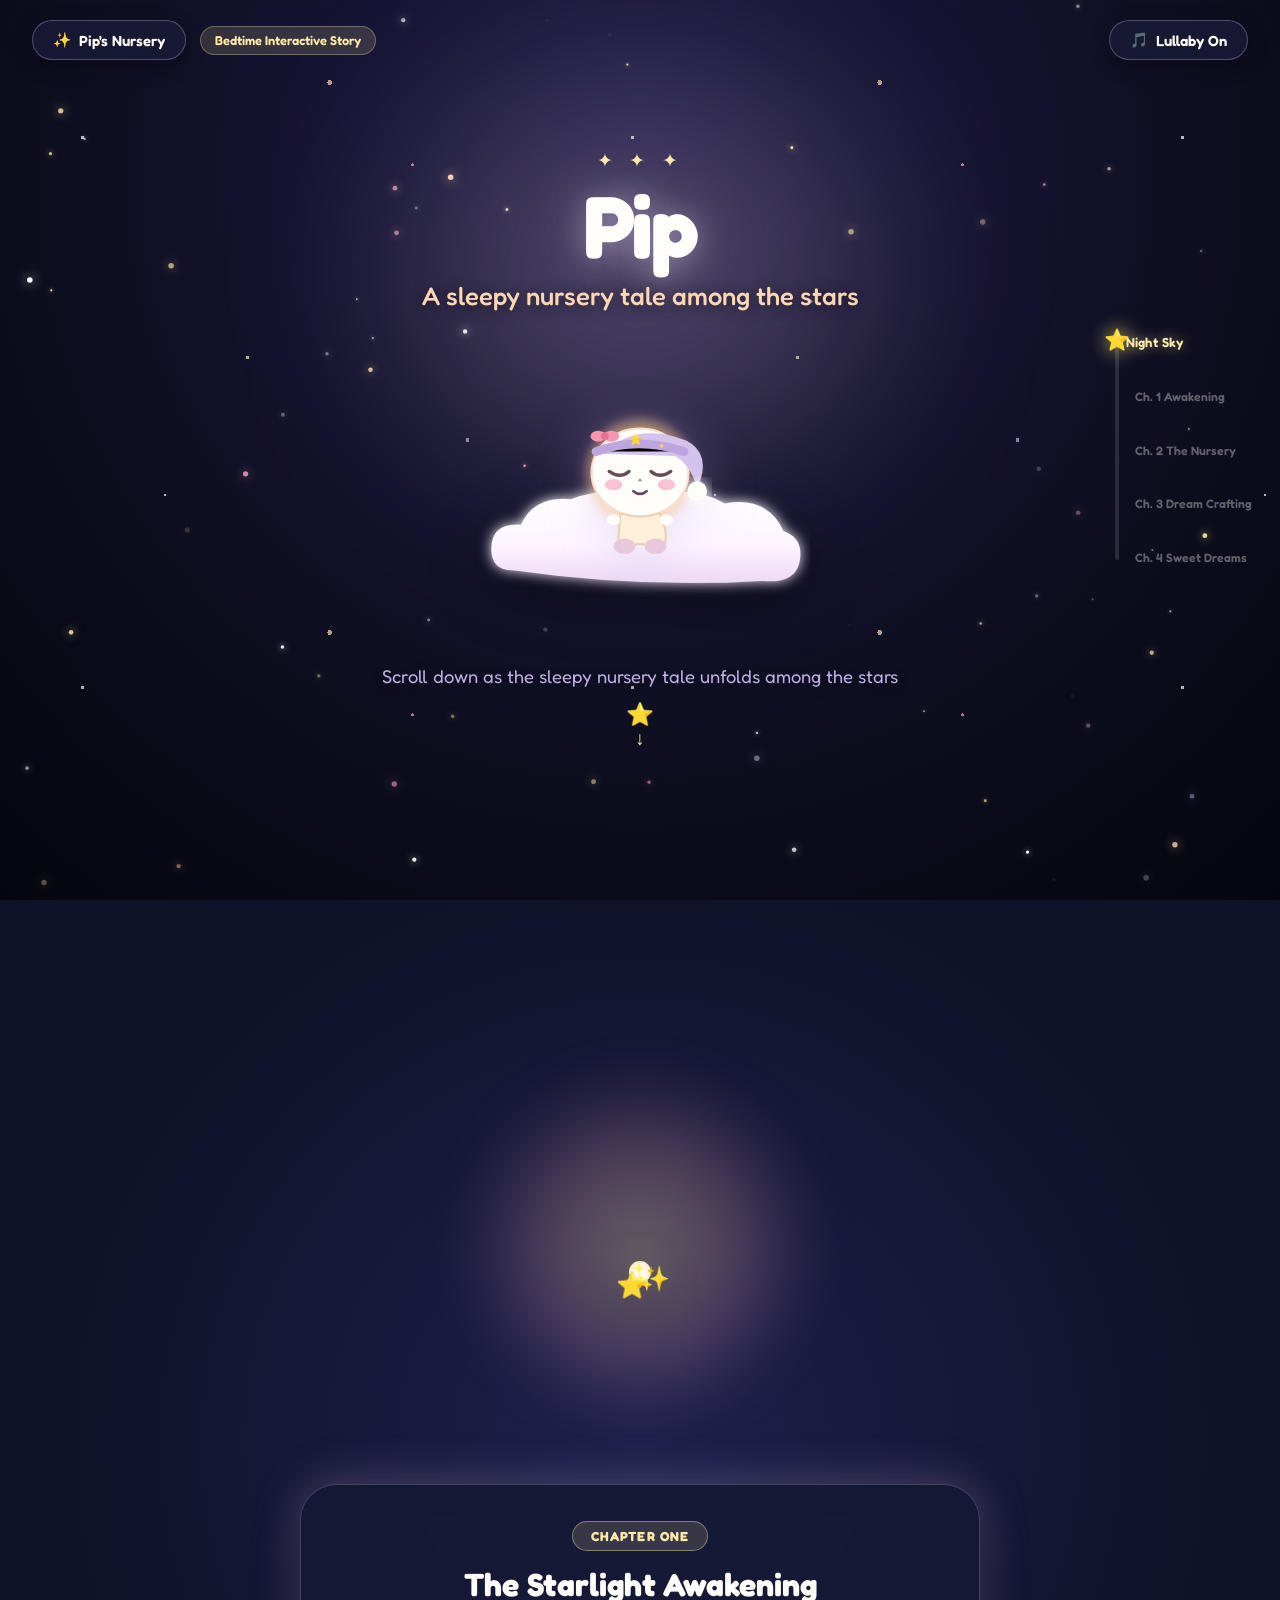
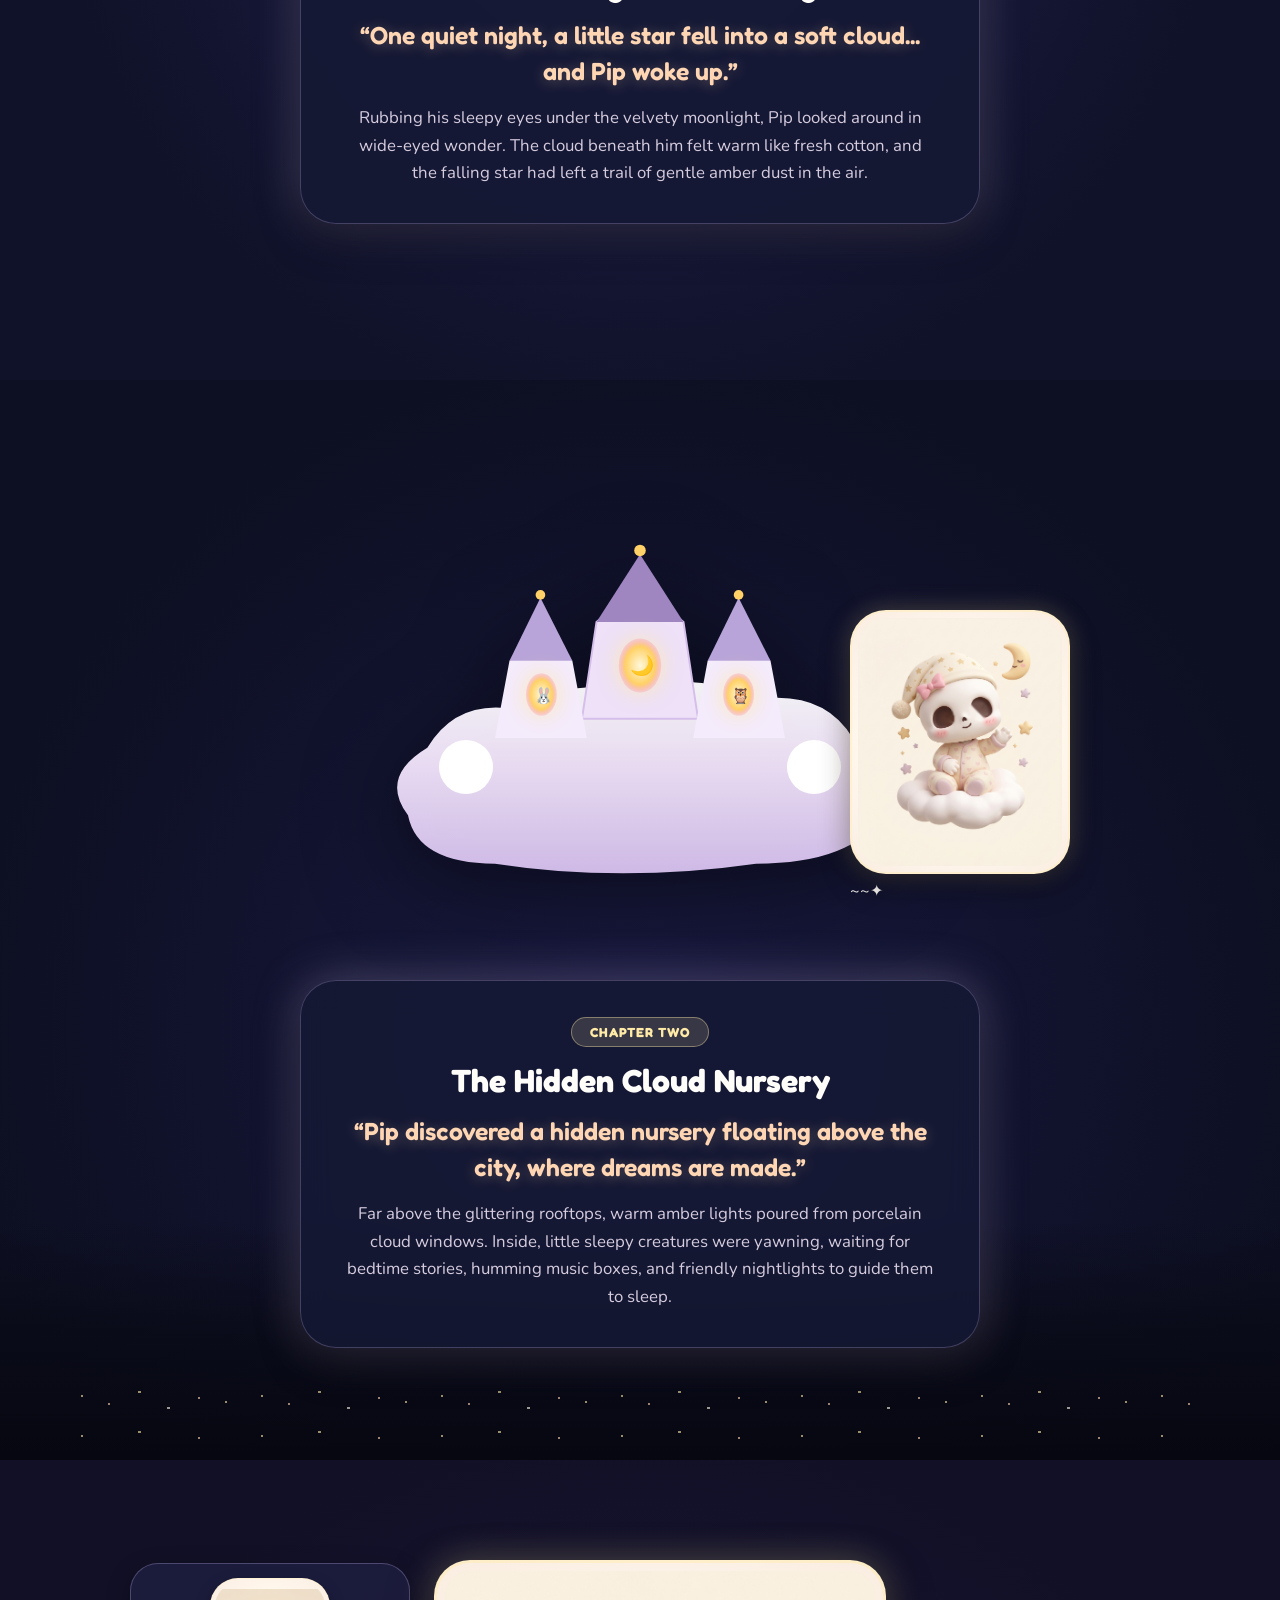
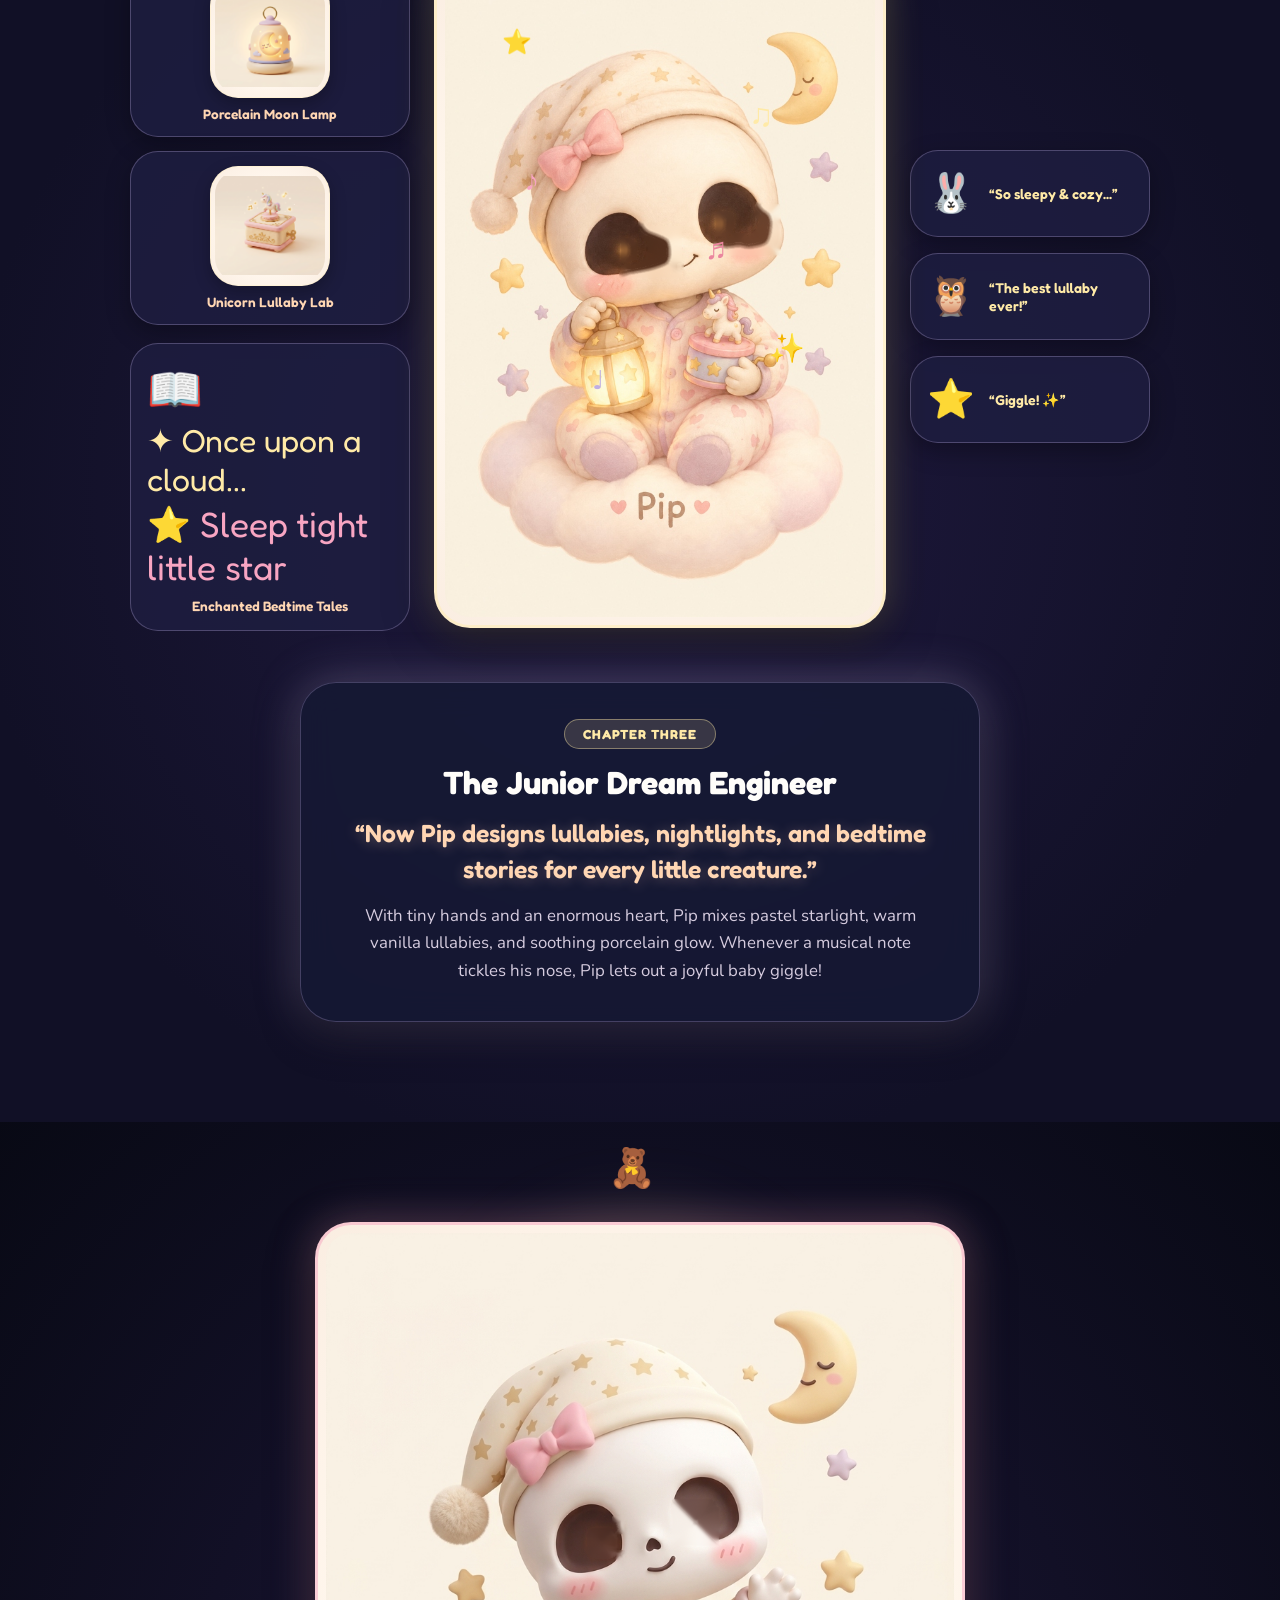
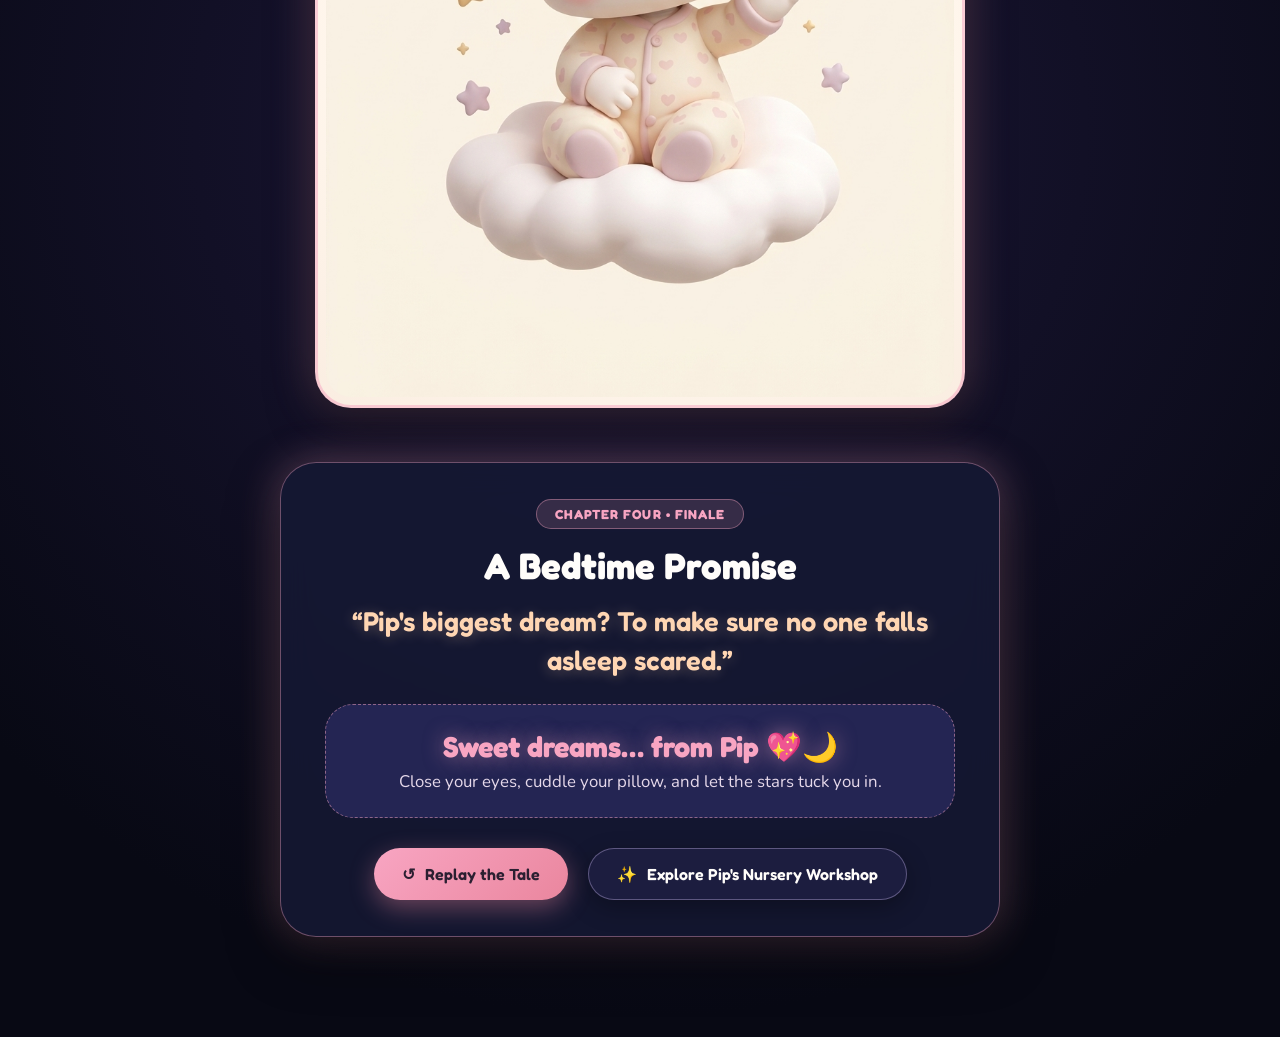
==== story.html @ b7ac62c0 "Initial release of Pip's Midnight Nursery - Track 1 Baby's First Website 2026" ====
<!DOCTYPE html>
<html lang="en">
<head>
  <meta charset="UTF-8" />
  <meta name="viewport" content="width=device-width, initial-scale=1.0" />
  <title>Pip — A Sleepy Nursery Tale Among the Stars</title>
  <meta name="description" content="A fully immersive, scroll-driven bedtime animated storybook for Pip, the little star-child Junior Dream Engineer who makes sure no one falls asleep scared." />

  <!-- Google Fonts: Fredoka & Nunito -->
  <link rel="preconnect" href="https://fonts.googleapis.com" />
  <link rel="preconnect" href="https://fonts.gstatic.com" crossorigin />
  <link href="https://fonts.googleapis.com/css2?family=Fredoka:wght@400;500;600;700&family=Nunito:wght@400;600;700;800&family=Patrick+Hand&display=swap" rel="stylesheet" />

  <!-- Story Stylesheet -->
  <link rel="stylesheet" href="story.css" />
</head>
<body class="story-body">
  <!-- Interactive Ambient Canvas (Background Starlight) -->
  <canvas id="star-canvas" class="star-canvas" aria-hidden="true"></canvas>

  <!-- Mouse Arrow Sparkle Trail Canvas -->
  <canvas id="fx-canvas" class="fx-canvas" aria-hidden="true"></canvas>

  <!-- Parallax Floating Layers -->
  <div class="parallax-bg-layer layer-deep" id="parallax-deep" aria-hidden="true"></div>
  <div class="parallax-bg-layer layer-mid" id="parallax-mid" aria-hidden="true"></div>

  <!-- FIXED FLOATING CONTROLS -->
  <header class="story-header" id="story-header">
    <div class="header-left">
      <a href="index.html" class="back-home-pill" title="Return to Pip's Nursery Portfolio">
        <span class="pill-icon">✨</span>
        <span class="pill-text">Pip's Nursery</span>
      </a>
      <span class="story-badge">Bedtime Interactive Story</span>
    </div>

    <div class="header-right">
      <!-- Sound toggle for ambient lullaby -->
      <button type="button" id="story-sound-btn" class="story-audio-btn" aria-label="Toggle ambient bedtime lullaby" title="Toggle bedtime lullaby">
        <span id="sound-btn-icon">🎵</span>
        <span id="sound-btn-text">Lullaby On</span>
      </button>
    </div>
  </header>

  <!-- SCROLL PROGRESS INDICATOR (Star tracking down the nursery sky) -->
  <aside class="scroll-tracker" aria-hidden="true">
    <div class="tracker-rail">
      <div class="tracker-glow-star" id="tracker-star">⭐</div>
      <div class="tracker-fill" id="tracker-fill"></div>
    </div>
    <div class="tracker-labels">
      <span class="tracker-step step-hero active" data-target="hero">Night Sky</span>
      <span class="tracker-step step-ch1" data-target="ch1">Ch. 1 Awakening</span>
      <span class="tracker-step step-ch2" data-target="ch2">Ch. 2 The Nursery</span>
      <span class="tracker-step step-ch3" data-target="ch3">Ch. 3 Dream Crafting</span>
      <span class="tracker-step step-ch4" data-target="ch4">Ch. 4 Sweet Dreams</span>
    </div>
  </aside>

  <!-- MAIN SCROLL STORY CONTAINER -->
  <main id="story-container" class="story-container">

    <!-- ========================================================
         OPENING SCENE (HERO): Night sky & Sleeping Pip
         ======================================================== -->
    <section class="scene-section scene-hero" id="hero" data-scene="hero">
      <div class="scene-ambient-glow glow-hero"></div>

      <!-- Hero Clouds -->
      <div class="cloud-drift cloud-hero-left" aria-hidden="true"></div>
      <div class="cloud-drift cloud-hero-right" aria-hidden="true"></div>

      <div class="hero-content-wrapper">
        <div class="title-group">
          <span class="eyebrow-stars">✦ ✦ ✦</span>
          <h1 class="main-story-title">Pip</h1>
          <p class="main-story-subtitle">A sleepy nursery tale among the stars</p>
        </div>

        <!-- Sleeping Pip Character on Cloud -->
        <div class="pip-stage" id="pip-hero-stage">
          <div class="sleeping-cloud-pod">
            <!-- Floating Zzz animation -->
            <div class="zzz-container" aria-hidden="true">
              <span class="zzz z1">z</span>
              <span class="zzz z2">z</span>
              <span class="zzz z3">Z</span>
            </div>

            <!-- Sleeping Pip Character SVG -->
            <div class="pip-character pip-sleeping" id="pip-hero-char" role="img" aria-label="Little glowing star baby Pip sleeping peacefully atop a fluffy cloud">
              <svg viewBox="0 0 200 200" class="pip-vector" id="pip-hero-svg">
                <defs>
                  <radialGradient id="pipGlowGrad" cx="50%" cy="50%" r="50%">
                    <stop offset="0%" stop-color="#fff8e7" stop-opacity="1" />
                    <stop offset="70%" stop-color="#ffd166" stop-opacity="0.4" />
                    <stop offset="100%" stop-color="#f8b4c8" stop-opacity="0" />
                  </radialGradient>
                  <filter id="softGlow" x="-20%" y="-20%" width="140%" height="140%">
                    <feGaussianBlur stdDeviation="6" result="blur" />
                    <feComposite in="SourceGraphic" in2="blur" operator="over" />
                  </filter>
                </defs>

                <!-- Soft Outer Glow Aura -->
                <circle cx="100" cy="95" r="54" fill="url(#pipGlowGrad)" filter="url(#softGlow)" />

                <!-- Star-child skull baby head -->
                <ellipse cx="100" cy="95" rx="44" ry="40" fill="#fffdf9" stroke="#f6dfcf" stroke-width="2" />

                <!-- Cute Rosy Cheeks -->
                <ellipse cx="76" cy="106" rx="8" ry="5" fill="#f8a5c2" opacity="0.65" />
                <ellipse cx="124" cy="106" rx="8" ry="5" fill="#f8a5c2" opacity="0.65" />

                <!-- Sleeping Eyes (Curved lines) -->
                <g class="eyes-sleeping" id="hero-eyes-sleeping">
                  <path d="M 72 94 Q 82 101 90 94" fill="none" stroke="#684a5a" stroke-width="3" stroke-linecap="round" />
                  <path d="M 110 94 Q 118 101 128 94" fill="none" stroke="#684a5a" stroke-width="3" stroke-linecap="round" />
                </g>

                <!-- Awakened Eyes (Opens on arrow movement or scroll) -->
                <g class="eyes-awake" id="hero-eyes-awake" style="opacity: 0;">
                  <ellipse cx="80" cy="95" rx="10" ry="12" fill="#38293d" />
                  <ellipse cx="120" cy="95" rx="10" ry="12" fill="#38293d" />
                  <circle cx="82" cy="93" r="2.5" fill="#ffffff" opacity="0.9" />
                  <circle cx="122" cy="93" r="2.5" fill="#ffffff" opacity="0.9" />
                </g>

                <!-- Tiny sweet crooked smile -->
                <path d="M 94 112 Q 100 117 106 112" fill="none" stroke="#684a5a" stroke-width="2.5" stroke-linecap="round" />
                <!-- Tiny skull nose indent -->
                <path d="M 98 103 L 100 100 L 102 103 Z" fill="#b091a3" />

                <!-- Bedtime Nightcap with stars & pink bow -->
                <path d="M 64 78 Q 98 48 142 66 Q 166 78 152 110 Q 146 88 132 80 Z" fill="#d3c2eb" />
                <path d="M 60 76 Q 98 62 140 76" stroke="#bda6dd" stroke-width="8" stroke-linecap="round" />
                <!-- Cap pompom -->
                <circle cx="152" cy="112" r="9" fill="#fffdf9" filter="url(#softGlow)" />
                <!-- Tiny Nightcap Stars -->
                <text x="90" y="68" font-size="10" fill="#ffd166">⭐</text>
                <text x="116" y="74" font-size="8" fill="#ffd166">✦</text>

                <!-- Pretty Pink Bow on nightcap -->
                <g transform="translate(68, 62)">
                  <ellipse cx="-6" cy="0" rx="7" ry="5" fill="#f896b0" />
                  <ellipse cx="6" cy="0" rx="7" ry="5" fill="#f896b0" />
                  <circle cx="0" cy="0" r="3.5" fill="#e87391" />
                </g>

                <!-- Cozy starry baby pajamas -->
                <path d="M 82 132 Q 100 138 118 132 Q 128 156 120 162 Q 100 158 80 162 Z" fill="#fef0db" stroke="#ebd1b5" stroke-width="2" />
                <!-- Tiny pajama feet -->
                <ellipse cx="86" cy="162" rx="10" ry="7" fill="#e8c8dc" />
                <ellipse cx="114" cy="162" rx="10" ry="7" fill="#e8c8dc" />
                <!-- Tiny pajama hand resting -->
                <ellipse cx="76" cy="138" rx="6" ry="5" fill="#fffdf9" />
                <ellipse cx="124" cy="138" rx="6" ry="5" fill="#fffdf9" />
              </svg>
            </div>

            <!-- Soft Bed Cloud -->
            <div class="cloud-cushion">
              <svg viewBox="0 0 320 120" class="cloud-vector">
                <defs>
                  <linearGradient id="cloudGrad" x1="0%" y1="0%" x2="0%" y2="100%">
                    <stop offset="0%" stop-color="#ffffff" />
                    <stop offset="60%" stop-color="#fdf4ff" />
                    <stop offset="100%" stop-color="#edd9f6" />
                  </linearGradient>
                </defs>
                <path d="M 40 85 Q 20 85 20 65 Q 20 40 48 42 Q 60 15 95 18 Q 130 5 170 14 Q 210 5 240 22 Q 280 15 295 48 Q 315 55 310 78 Q 305 98 275 95 Q 160 102 40 85 Z" fill="url(#cloudGrad)" filter="url(#softGlow)" />
              </svg>
            </div>
          </div>
        </div>

        <!-- Scroll Invitation Cue -->
        <div class="scroll-cue" id="hero-scroll-cue">
          <p class="cue-text">Scroll down as the sleepy nursery tale unfolds among the stars</p>
          <div class="cue-star-pulse">
            <span class="pulsing-star">⭐</span>
            <span class="cue-arrow">↓</span>
          </div>
        </div>
      </div>
    </section>


    <!-- ========================================================
         CHAPTER ONE: The Starfall & The Awakening
         ======================================================== -->
    <section class="scene-section scene-chapter scene-ch1" id="ch1" data-scene="ch1">
      <div class="scene-backdrop sky-deepening"></div>

      <!-- Animated Falling Star Sequence Container -->
      <div class="celestial-canvas-stage">
        <!-- The Shooting Star Trail -->
        <div class="shooting-star-wrap" id="ch1-shooting-star" aria-hidden="true">
          <div class="star-head">⭐</div>
          <div class="star-tail"></div>
        </div>

        <!-- Giant Floating Dream Cloud where star lands -->
        <div class="cloud-island ch1-cloud-island">
          <!-- Impact Glow Aura -->
          <div class="impact-glow" id="ch1-impact-glow"></div>

          <!-- Pip Awakening Character -->
          <div class="pip-character pip-sitting-up" id="pip-ch1-char">
            <div class="pip-story-tracker-wrap">
              <img 
                src="assets/pip_avatar_cloud.png" 
                alt="Pip the glowing skull baby sitting up on a cloud, opening his wide curious eyes in wonder" 
                class="story-pip-img"
                width="340"
                height="380"
              />
            </div>
            <!-- Ambient Wonder Sparkles -->
            <div class="wonder-sparkles" aria-hidden="true">
              <span class="w-spark s1">✦</span>
              <span class="w-spark s2">⭐</span>
              <span class="w-spark s3">✦</span>
              <span class="w-spark s4">✨</span>
            </div>
          </div>

          <!-- Soft drifting clouds beneath Pip -->
          <div class="island-clouds">
            <span class="puffy-puff puff-1"></span>
            <span class="puffy-puff puff-2"></span>
            <span class="puffy-puff puff-3"></span>
          </div>
        </div>
      </div>

      <!-- Story Narrative Card -->
      <div class="story-narration-box" id="ch1-narrative">
        <span class="chapter-pill">Chapter One</span>
        <h2 class="narrative-heading">The Starlight Awakening</h2>
        <blockquote class="narrative-quote">
          “One quiet night, a little star fell into a soft cloud... and Pip woke up.”
        </blockquote>
        <p class="narrative-sub">
          Rubbing his sleepy eyes under the velvety moonlight, Pip looked around in wide-eyed wonder. 
          The cloud beneath him felt warm like fresh cotton, and the falling star had left a trail of gentle amber dust in the air.
        </p>
      </div>
    </section>


    <!-- ========================================================
         CHAPTER TWO: The Hidden Floating Nursery Above the City
         ======================================================== -->
    <section class="scene-section scene-chapter scene-ch2" id="ch2" data-scene="ch2">
      <!-- Distant City Silhouette Below -->
      <div class="city-skyline-silhouette" aria-hidden="true">
        <div class="city-glow-layer"></div>
        <div class="city-windows"></div>
      </div>

      <!-- Floating Cloud Castle / Nursery -->
      <div class="floating-nursery-sanctuary" id="ch2-sanctuary">
        <!-- Nursery Cloud Castle SVG Artwork -->
        <div class="castle-illustration-wrap">
          <svg viewBox="0 0 600 420" class="castle-svg" aria-label="A magical floating cloud castle with glowing porcelain windows and golden spires">
            <defs>
              <linearGradient id="castleGrad" x1="0%" y1="0%" x2="0%" y2="100%">
                <stop offset="0%" stop-color="#ffffff" />
                <stop offset="40%" stop-color="#f5e8fd" />
                <stop offset="100%" stop-color="#d9c3f0" />
              </linearGradient>
              <radialGradient id="windowGlow" cx="50%" cy="50%" r="50%">
                <stop offset="0%" stop-color="#fff8db" />
                <stop offset="70%" stop-color="#ffd166" />
                <stop offset="100%" stop-color="#f896b0" stop-opacity="0.3" />
              </radialGradient>
            </defs>

            <!-- Base Cloud Platform -->
            <path d="M 60 320 Q 30 280 80 250 Q 110 200 170 210 Q 220 180 290 190 Q 360 170 420 200 Q 490 190 520 240 Q 580 270 550 320 Q 520 370 420 370 Q 280 390 150 370 Q 70 370 60 320 Z" fill="url(#castleGrad)" opacity="0.95" />

            <!-- Castle Central Spire Tower -->
            <path d="M 240 220 L 255 120 Q 300 80 345 120 L 360 220 Z" fill="#eee1f8" stroke="#d5beea" stroke-width="2" />
            <polygon points="255,120 300,50 345,120" fill="#9f86c0" />
            <circle cx="300" cy="46" r="6" fill="#ffd166" class="spire-star-pulse" />

            <!-- Left Tower -->
            <path d="M 150 240 L 165 160 Q 200 130 230 160 L 245 240 Z" fill="#f4ebfc" />
            <polygon points="165,160 197,95 230,160" fill="#b8a4d9" />
            <circle cx="197" cy="92" r="5" fill="#ffd166" />

            <!-- Right Tower -->
            <path d="M 355 240 L 370 160 Q 405 130 435 160 L 450 240 Z" fill="#f4ebfc" />
            <polygon points="370,160 402,95 435,160" fill="#b8a4d9" />
            <circle cx="402" cy="92" r="5" fill="#ffd166" />

            <!-- Glowing Windows with Tiny Moving Silhouettes -->
            <!-- Main Center Window: Sleepy Moon -->
            <ellipse cx="300" cy="165" rx="22" ry="28" fill="url(#windowGlow)" class="glowing-portal" />
            <text x="290" y="172" font-size="20">🌙</text>

            <!-- Left Window: Dream Bunny -->
            <ellipse cx="198" cy="195" rx="16" ry="22" fill="url(#windowGlow)" class="glowing-portal" />
            <text x="190" y="202" font-size="16">🐰</text>

            <!-- Right Window: Baby Owl -->
            <ellipse cx="402" cy="195" rx="16" ry="22" fill="url(#windowGlow)" class="glowing-portal" />
            <text x="394" y="202" font-size="16">🦉</text>

            <!-- Floating Little Cloud Turrets -->
            <circle cx="120" cy="270" r="28" fill="#ffffff" />
            <circle cx="480" cy="270" r="28" fill="#ffffff" />
          </svg>
        </div>

        <!-- Floating Pip Moving Toward Nursery -->
        <div class="pip-floating-toward" id="pip-ch2-float">
          <div class="pip-ch2-halo"></div>
          <div class="pip-story-tracker-wrap">
            <img 
              src="assets/pip_avatar_cloud.png" 
              alt="Pip floating smoothly toward the magical nursery castle in the sky" 
              class="pip-approach-img"
              width="280"
              height="320"
            />
          </div>
          <div class="cloud-slipstream" aria-hidden="true">
            <span>~</span><span>~</span><span>✦</span>
          </div>
        </div>
      </div>

      <!-- Story Narrative Card -->
      <div class="story-narration-box" id="ch2-narrative">
        <span class="chapter-pill">Chapter Two</span>
        <h2 class="narrative-heading">The Hidden Cloud Nursery</h2>
        <blockquote class="narrative-quote">
          “Pip discovered a hidden nursery floating above the city, where dreams are made.”
        </blockquote>
        <p class="narrative-sub">
          Far above the glittering rooftops, warm amber lights poured from porcelain cloud windows. 
          Inside, little sleepy creatures were yawning, waiting for bedtime stories, humming music boxes, and friendly nightlights to guide them to sleep.
        </p>
      </div>
    </section>


    <!-- ========================================================
         CHAPTER THREE: Inside the Workshop — Designing Dreams
         ======================================================== -->
    <section class="scene-section scene-chapter scene-ch3" id="ch3" data-scene="ch3">
      <div class="workshop-interior" id="ch3-workshop">
        <!-- Magic Workshop Environment -->
        <div class="workshop-stage-grid">
          
          <!-- Left: Dream Artifacts Shelf -->
          <div class="workshop-shelves">
            <div class="shelf-tier">
              <!-- Glowing Porcelain Moon Lantern -->
              <div class="shelf-item lantern-spotlight" id="ch3-lantern">
                <img 
                  src="assets/pip_dream_lantern.png" 
                  alt="Pip's glowing porcelain crescent moon nightlight lantern" 
                  class="workshop-asset-img"
                  width="180"
                  height="180"
                />
                <span class="shelf-label">Porcelain Moon Lamp</span>
              </div>

              <!-- Unicorn Lullaby Music Box -->
              <div class="shelf-item musicbox-spotlight" id="ch3-musicbox">
                <img 
                  src="assets/pip_lullaby_box.png" 
                  alt="Pip's pastel unicorn lullaby music box weaving star notes" 
                  class="workshop-asset-img"
                  width="180"
                  height="180"
                />
                <span class="shelf-label">Unicorn Lullaby Lab</span>
              </div>
            </div>

            <!-- Self-opening magic storybook with floating pages -->
            <div class="magic-storybook-pod">
              <div class="storybook-cover">
                <span class="storybook-icon">📖</span>
                <div class="glowing-pages-flutter" aria-hidden="true">
                  <span class="page-flutter p1">✦ Once upon a cloud...</span>
                  <span class="page-flutter p2">⭐ Sleep tight little star</span>
                </div>
              </div>
              <span class="shelf-label">Enchanted Bedtime Tales</span>
            </div>
          </div>

          <!-- Center: Pip Crafting with Magic -->
          <div class="workshop-pip-center">
            <div class="magic-weaving-aura" id="weaving-aura"></div>

            <!-- Pip Studio Character Model -->
            <div class="pip-crafting-character" id="pip-ch3-craft">
              <div class="pip-story-tracker-wrap">
                <img 
                  src="assets/pip_portrait.png" 
                  alt="Pip holding the nightlight lantern and lullaby box, crafting bedtime dreams with magic" 
                  class="pip-master-craftsman"
                  width="340"
                  height="460"
                />
              </div>
            </div>

            <!-- Floating Musical Notes Spawning in Air -->
            <div class="floating-lullaby-sparks" id="ch3-sparks" aria-hidden="true">
              <span class="music-spark m1">♪</span>
              <span class="music-spark m2">♫</span>
              <span class="music-spark m3">♩</span>
              <span class="music-spark m4">✨</span>
              <span class="music-spark m5">⭐</span>
              <span class="music-spark m6">♬</span>
            </div>
          </div>

          <!-- Right: Cute Adoring Dream Creatures Watching -->
          <div class="workshop-creatures">
            <div class="creature-card creature-bunny">
              <div class="creature-avatar">🐰</div>
              <div class="creature-bubble">“So sleepy & cozy...”</div>
            </div>

            <div class="creature-card creature-owl">
              <div class="creature-avatar">🦉</div>
              <div class="creature-bubble">“The best lullaby ever!”</div>
            </div>

            <div class="creature-card creature-star">
              <div class="creature-avatar">⭐</div>
              <div class="creature-bubble">“Giggle! ✨”</div>
            </div>
          </div>

        </div>
      </div>

      <!-- Story Narrative Card -->
      <div class="story-narration-box" id="ch3-narrative">
        <span class="chapter-pill">Chapter Three</span>
        <h2 class="narrative-heading">The Junior Dream Engineer</h2>
        <blockquote class="narrative-quote">
          “Now Pip designs lullabies, nightlights, and bedtime stories for every little creature.”
        </blockquote>
        <p class="narrative-sub">
          With tiny hands and an enormous heart, Pip mixes pastel starlight, warm vanilla lullabies, 
          and soothing porcelain glow. Whenever a musical note tickles his nose, Pip lets out a joyful baby giggle!
        </p>
      </div>
    </section>


    <!-- ========================================================
         CHAPTER FOUR: Emotional Closing & Sweet Dreams
         ======================================================== -->
    <section class="scene-section scene-chapter scene-ch4" id="ch4" data-scene="ch4">
      <!-- Vast Night Sky Overlooking the Sleeping World -->
      <div class="peaceful-world-vista">
        <div class="drifting-dream-parcels" id="dream-parcels" aria-hidden="true">
          <!-- Floating glowing lanterns descending to the sleeping world -->
          <span class="drifting-parcel p1">💡</span>
          <span class="drifting-parcel p2">🌙</span>
          <span class="drifting-parcel p3">⭐</span>
          <span class="drifting-parcel p4">✨</span>
          <span class="drifting-parcel p5">🧸</span>
        </div>

        <!-- Pip Looking Out With Tender Love -->
        <div class="pip-guardian-stage">
          <div class="guardian-glow-halo"></div>
          <div class="pip-guardian-cloud">
            <div class="pip-story-tracker-wrap">
              <img 
                src="assets/pip_avatar_cloud.png" 
                alt="Pip floating peacefully over the sleeping city, waving gently with love and sweet dreams" 
                class="pip-guardian-img"
                width="360"
                height="400"
              />
            </div>
          </div>
        </div>
      </div>

      <!-- Final Story Narrative & Closing -->
      <div class="story-narration-box finale-narrative" id="ch4-narrative">
        <span class="chapter-pill finale-pill">Chapter Four • Finale</span>
        <h2 class="narrative-heading finale-heading">A Bedtime Promise</h2>
        <blockquote class="narrative-quote finale-quote">
          “Pip's biggest dream? To make sure no one falls asleep scared.”
        </blockquote>
        
        <div class="sweet-dreams-banner" id="sweet-dreams-banner">
          <h3 class="sweet-dreams-text">Sweet dreams… from Pip 💖🌙</h3>
          <p class="sweet-dreams-sub">Close your eyes, cuddle your pillow, and let the stars tuck you in.</p>
        </div>

        <!-- Closing Action Controls -->
        <div class="finale-actions">
          <button type="button" class="btn-tale btn-replay" id="replay-tale-btn">
            <span class="btn-icon">↺</span>
            <span>Replay the Tale</span>
          </button>

          <a href="index.html" class="btn-tale btn-home">
            <span class="btn-icon">✨</span>
            <span>Explore Pip's Nursery Workshop</span>
          </a>
        </div>
      </div>
    </section>

  </main>

  <!-- Interactive Story Script -->
  <script src="story.js"></script>
</body>
</html>
---- story.css ----
/* ==========================================================================
   PIP'S SLEEPY NURSERY TALE — CINEMATIC SCROLL STORYTELLING
   Visual Aesthetics: Pixar-short film bedtime style, soft pastel glows,
   gentle cartoon animations, and dreamy starry skies.
   ========================================================================== */

/* --------------------------------------------------------------------------
   1. DESIGN TOKENS & PALETTE
   -------------------------------------------------------------------------- */
:root {
  /* Night Sky Gradient Palette */
  --sky-deep: #0b0d1e;
  --sky-midnight: #141838;
  --sky-indigo: #1d214a;
  --sky-twilight: #2b2b5f;

  /* Pastel Glow Accents */
  --pastel-lavender: #bfaee3;
  --pastel-lavender-glow: rgba(191, 174, 227, 0.4);
  --pastel-peach: #ffd6b3;
  --pastel-pink: #f8a5c2;
  --pastel-rose: #ea869e;
  --pastel-blue: #a3c9f7;
  --pastel-butter: #ffeaa7;
  --pastel-star: #fff275;
  --cream-white: #fffdfa;

  /* Typography */
  --font-heading: 'Fredoka', cursive, sans-serif;
  --font-body: 'Nunito', sans-serif;
  --font-story: 'Fredoka', cursive, sans-serif;

  /* Radii & Shadows */
  --radius-pill: 9999px;
  --radius-card: 28px;
  --radius-round: 36px;
  --glow-warm: 0 0 35px rgba(255, 234, 167, 0.45);
  --glow-lavender: 0 0 45px rgba(191, 174, 227, 0.35);
  --glow-pink: 0 0 40px rgba(248, 165, 194, 0.35);
}

/* --------------------------------------------------------------------------
   2. GLOBAL BASE & RESET
   -------------------------------------------------------------------------- */
* {
  margin: 0;
  padding: 0;
  box-sizing: border-box;
}

html {
  scroll-behavior: smooth;
}

html, body.story-body {
  cursor: url("data:image/svg+xml,%3Csvg%20xmlns%3D%27http%3A//www.w3.org/2000/svg%27%20width%3D%2732%27%20height%3D%2732%27%20viewBox%3D%270%200%2032%2032%27%3E%20%3Cdefs%3E%20%3Cfilter%20id%3D%27g%27%20x%3D%27-30%25%27%20y%3D%27-30%25%27%20width%3D%27160%25%27%20height%3D%27160%25%27%3E%20%3CfeDropShadow%20dx%3D%270%27%20dy%3D%271%27%20stdDeviation%3D%271.5%27%20flood-color%3D%27%23ffd166%27%20flood-opacity%3D%270.9%27/%3E%20%3C/filter%3E%20%3C/defs%3E%20%3Cpath%20d%3D%27M3%203%20L12%2027%20L16%2017%20L26%2013%20Z%27%20fill%3D%27%23fffdfa%27%20stroke%3D%27%2338293d%27%20stroke-width%3D%271.8%27%20stroke-linejoin%3D%27round%27%20filter%3D%27url%28%23g%29%27/%3E%20%3Ccircle%20cx%3D%2716%27%20cy%3D%2717%27%20r%3D%272%27%20fill%3D%27%23ffd166%27/%3E%20%3Cpolygon%20points%3D%2723%2C6%2024%2C9%2027%2C10%2024%2C11%2023%2C14%2022%2C11%2019%2C10%2022%2C9%27%20fill%3D%27%23ffd166%27/%3E%20%3C/svg%3E") 3 3, auto;
}

button, a, .tracker-step, [role="button"], .back-home-pill, .story-audio-btn, .btn-tale, .creature-card, .shelf-item {
  cursor: url("data:image/svg+xml,%3Csvg%20xmlns%3D%27http%3A//www.w3.org/2000/svg%27%20width%3D%2732%27%20height%3D%2732%27%20viewBox%3D%270%200%2032%2032%27%3E%20%3Cdefs%3E%20%3Cfilter%20id%3D%27gp%27%20x%3D%27-30%25%27%20y%3D%27-30%25%27%20width%3D%27160%25%27%20height%3D%27160%25%27%3E%20%3CfeDropShadow%20dx%3D%270%27%20dy%3D%272%27%20stdDeviation%3D%272%27%20flood-color%3D%27%23f8a5c2%27%20flood-opacity%3D%270.95%27/%3E%20%3C/filter%3E%20%3C/defs%3E%20%3Cpath%20d%3D%27M4%203%20L12%2025%20L16%2016%20L25%2012%20Z%27%20fill%3D%27%23ffeaa7%27%20stroke%3D%27%23684a5a%27%20stroke-width%3D%271.8%27%20stroke-linejoin%3D%27round%27%20filter%3D%27url%28%23gp%29%27/%3E%20%3Cpolygon%20points%3D%2724%2C5%2025.5%2C8.5%2029%2C10%2025.5%2C11.5%2024%2C15%2022.5%2C11.5%2019%2C10%2022.5%2C8.5%27%20fill%3D%27%23f8a5c2%27/%3E%20%3Ccircle%20cx%3D%2716%27%20cy%3D%2716%27%20r%3D%272.5%27%20fill%3D%27%23ffffff%27/%3E%20%3C/svg%3E") 4 3, pointer !important;
}

body.story-body {
  font-family: var(--font-body);
  background: var(--sky-deep);
  color: var(--cream-white);
  overflow-x: hidden;
  position: relative;
  min-height: 100vh;
  selection-background-color: var(--pastel-pink);
}

::selection {
  background: var(--pastel-pink);
  color: #2b1f31;
}

/* --------------------------------------------------------------------------
   3. BACKGROUND STAR CANVAS & PARALLAX LAYERS
   -------------------------------------------------------------------------- */
.star-canvas {
  position: fixed;
  top: 0;
  left: 0;
  width: 100vw;
  height: 100vh;
  pointer-events: none;
  z-index: 1;
}

.fx-canvas {
  position: fixed;
  top: 0;
  left: 0;
  width: 100vw;
  height: 100vh;
  pointer-events: none;
  z-index: 999;
}

.parallax-bg-layer {
  position: fixed;
  top: 0;
  left: 0;
  width: 100vw;
  height: 100vh;
  pointer-events: none;
  transition: transform 0.15s ease-out;
}

.layer-deep {
  z-index: 0;
  background: radial-gradient(circle at 50% 20%, #1e1b4b 0%, #0c0d1c 65%, #05060d 100%);
}

.layer-mid {
  z-index: 2;
  background-image: 
    radial-gradient(1.5px 1.5px at 15% 25%, #ffffff 100%, transparent),
    radial-gradient(2px 2px at 45% 65%, #ffeaa7 100%, transparent),
    radial-gradient(1.5px 1.5px at 75% 30%, #f8a5c2 100%, transparent),
    radial-gradient(2px 2px at 85% 80%, #bfaee3 100%, transparent),
    radial-gradient(1px 1px at 30% 90%, #ffffff 100%, transparent),
    radial-gradient(2.5px 2.5px at 60% 15%, #ffd6b3 100%, transparent);
  background-size: 550px 550px;
  opacity: 0.7;
}

/* --------------------------------------------------------------------------
   4. FIXED STORY HEADER CONTROLS
   -------------------------------------------------------------------------- */
.story-header {
  position: fixed;
  top: 20px;
  left: 0;
  width: 100%;
  padding: 0 32px;
  display: flex;
  align-items: center;
  justify-content: space-between;
  z-index: 100;
  pointer-events: none;
}

.header-left, .header-right {
  display: flex;
  align-items: center;
  gap: 14px;
  pointer-events: auto;
}

.back-home-pill {
  display: inline-flex;
  align-items: center;
  gap: 8px;
  background: rgba(25, 27, 54, 0.85);
  backdrop-filter: blur(12px);
  border: 1.5px solid rgba(191, 174, 227, 0.35);
  padding: 10px 20px;
  border-radius: var(--radius-pill);
  color: var(--cream-white);
  text-decoration: none;
  font-family: var(--font-heading);
  font-weight: 600;
  font-size: 0.92rem;
  box-shadow: 0 6px 20px rgba(0, 0, 0, 0.3);
  transition: all 0.25s cubic-bezier(0.34, 1.56, 0.64, 1);
}

.back-home-pill:hover {
  background: rgba(43, 43, 95, 0.95);
  border-color: var(--pastel-pink);
  transform: translateY(-2px) scale(1.04);
  box-shadow: 0 8px 25px rgba(248, 165, 194, 0.35);
}

.story-badge {
  background: rgba(255, 234, 167, 0.15);
  border: 1px solid rgba(255, 234, 167, 0.3);
  color: var(--pastel-butter);
  font-family: var(--font-heading);
  font-size: 0.8rem;
  padding: 6px 14px;
  border-radius: var(--radius-pill);
  font-weight: 600;
}

.story-audio-btn {
  background: rgba(25, 27, 54, 0.85);
  backdrop-filter: blur(12px);
  border: 1.5px solid rgba(191, 174, 227, 0.35);
  padding: 10px 20px;
  border-radius: var(--radius-pill);
  color: var(--cream-white);
  cursor: pointer;
  display: inline-flex;
  align-items: center;
  gap: 8px;
  font-family: var(--font-heading);
  font-weight: 600;
  font-size: 0.92rem;
  box-shadow: 0 6px 20px rgba(0, 0, 0, 0.3);
  transition: all 0.25s cubic-bezier(0.34, 1.56, 0.64, 1);
}

.story-audio-btn:hover {
  background: rgba(43, 43, 95, 0.95);
  border-color: var(--pastel-butter);
  transform: translateY(-2px) scale(1.04);
}

.story-audio-btn.muted {
  opacity: 0.7;
}

/* --------------------------------------------------------------------------
   5. VERTICAL SCROLL PROGRESS TRACKER
   -------------------------------------------------------------------------- */
.scroll-tracker {
  position: fixed;
  right: 28px;
  top: 50%;
  transform: translateY(-50%);
  display: flex;
  align-items: center;
  gap: 16px;
  z-index: 90;
  pointer-events: none;
}

.tracker-rail {
  width: 4px;
  height: 220px;
  background: rgba(255, 255, 255, 0.12);
  border-radius: 4px;
  position: relative;
}

.tracker-fill {
  width: 100%;
  height: 0%;
  background: linear-gradient(180deg, var(--pastel-star), var(--pastel-pink));
  border-radius: 4px;
  transition: height 0.1s linear;
}

.tracker-glow-star {
  position: absolute;
  top: 0%;
  left: 50%;
  transform: translate(-50%, -50%);
  font-size: 1.3rem;
  filter: drop-shadow(0 0 10px var(--pastel-star));
  transition: top 0.1s linear;
}

.tracker-labels {
  display: flex;
  flex-direction: column;
  justify-content: space-between;
  height: 230px;
}

.tracker-step {
  font-family: var(--font-heading);
  font-size: 0.76rem;
  color: rgba(255, 255, 255, 0.35);
  font-weight: 600;
  transition: all 0.3s ease;
  white-space: nowrap;
}

.tracker-step.active {
  color: var(--pastel-butter);
  text-shadow: 0 0 12px rgba(255, 234, 167, 0.6);
  transform: scale(1.08) translateX(-4px);
}

/* --------------------------------------------------------------------------
   6. SCENE SECTIONS (CONTINUOUS VERTICAL STORYTELLING)
   -------------------------------------------------------------------------- */
.story-container {
  position: relative;
  z-index: 10;
  width: 100%;
}

.scene-section {
  min-height: 120vh;
  display: flex;
  flex-direction: column;
  align-items: center;
  justify-content: center;
  position: relative;
  padding: 100px 24px;
  overflow: hidden;
}

.scene-ambient-glow {
  position: absolute;
  border-radius: 50%;
  pointer-events: none;
  filter: blur(90px);
  z-index: -1;
}

.glow-hero {
  top: 30%;
  left: 50%;
  transform: translate(-50%, -50%);
  width: 500px;
  height: 400px;
  background: radial-gradient(circle, rgba(191, 174, 227, 0.28) 0%, rgba(255, 214, 179, 0.18) 60%, transparent 100%);
}

/* --------------------------------------------------------------------------
   7. OPENING HERO SCENE: Sleeping Pip
   -------------------------------------------------------------------------- */
.scene-hero {
  min-height: 100vh;
  text-align: center;
}

.hero-content-wrapper {
  max-width: 860px;
  margin: 0 auto;
  display: flex;
  flex-direction: column;
  align-items: center;
  gap: 32px;
}

.eyebrow-stars {
  font-size: 1.2rem;
  color: var(--pastel-butter);
  letter-spacing: 0.3em;
  display: inline-block;
  margin-bottom: 8px;
  animation: starPulse 2.5s infinite ease-in-out;
}

@keyframes starPulse {
  0%, 100% { opacity: 0.6; transform: scale(0.95); }
  50% { opacity: 1; transform: scale(1.05); }
}

.main-story-title {
  font-family: var(--font-heading);
  font-size: 5.5rem;
  font-weight: 700;
  color: var(--cream-white);
  text-shadow: 0 4px 30px rgba(191, 174, 227, 0.5), 0 0 60px rgba(255, 234, 167, 0.3);
  letter-spacing: -0.02em;
  line-height: 1;
}

.main-story-subtitle {
  font-family: var(--font-story);
  font-size: 1.6rem;
  color: var(--pastel-peach);
  font-weight: 500;
  margin-top: 10px;
  text-shadow: 0 2px 14px rgba(0, 0, 0, 0.5);
}

/* Sleeping Pip Pod */
.pip-stage {
  position: relative;
  width: 360px;
  height: 260px;
  margin: 10px auto;
  animation: gentleCloudBob 4s ease-in-out infinite;
}

@keyframes gentleCloudBob {
  0%, 100% { transform: translateY(0); }
  50% { transform: translateY(-12px); }
}

.sleeping-cloud-pod {
  position: relative;
  width: 100%;
  height: 100%;
  display: flex;
  align-items: center;
  justify-content: center;
}

.pip-character {
  position: absolute;
  top: 15px;
  z-index: 2;
  transition: all 0.5s cubic-bezier(0.34, 1.56, 0.64, 1);
}

.pip-vector {
  width: 220px;
  height: 220px;
  display: block;
  filter: drop-shadow(0 10px 25px rgba(191, 174, 227, 0.3));
}

.cloud-cushion {
  position: absolute;
  bottom: 0;
  width: 340px;
  z-index: 1;
}

.cloud-vector {
  width: 100%;
  height: auto;
  filter: drop-shadow(0 15px 30px rgba(0, 0, 0, 0.35));
}

/* Zzz Animation */
.zzz-container {
  position: absolute;
  top: -10px;
  right: 50px;
  display: flex;
  flex-direction: column;
  z-index: 5;
}

.zzz {
  font-family: var(--font-heading);
  color: var(--pastel-butter);
  font-weight: 700;
  opacity: 0;
  position: absolute;
  animation: floatZzz 3s infinite linear;
}

.z1 { font-size: 1.1rem; animation-delay: 0s; }
.z2 { font-size: 1.4rem; animation-delay: 1s; }
.z3 { font-size: 1.8rem; animation-delay: 2s; }

@keyframes floatZzz {
  0% { transform: translate(0, 0) scale(0.6); opacity: 0; }
  30% { opacity: 0.9; }
  80% { opacity: 0.6; }
  100% { transform: translate(25px, -45px) scale(1.2); opacity: 0; }
}

/* ==========================================================================
   UNIVERSAL PIP EYE TRACKING SYSTEM (Storytelling Scenes)
   ========================================================================== */
.pip-story-tracker-wrap {
  position: relative;
  display: inline-block;
  line-height: 0;
}

.pip-story-tracker-wrap .story-pip-img,
.pip-story-tracker-wrap .pip-approach-img,
.pip-story-tracker-wrap .pip-master-craftsman,
.pip-story-tracker-wrap .pip-guardian-img {
  display: block;
  max-width: 100%;
  height: auto;
}

/* Scroll Invitation Cue */
.scroll-cue {
  display: flex;
  flex-direction: column;
  align-items: center;
  gap: 12px;
  margin-top: 10px;
  animation: cueBounce 2.5s infinite ease-in-out;
}

.cue-text {
  font-family: var(--font-heading);
  font-size: 1.15rem;
  color: var(--pastel-lavender);
  text-shadow: 0 2px 10px rgba(0, 0, 0, 0.6);
}

.cue-star-pulse {
  display: flex;
  flex-direction: column;
  align-items: center;
  font-size: 1.4rem;
  color: var(--pastel-butter);
}

.cue-arrow {
  font-size: 1.2rem;
  margin-top: -4px;
}

@keyframes cueBounce {
  0%, 100% { transform: translateY(0); opacity: 0.85; }
  50% { transform: translateY(8px); opacity: 1; }
}

/* --------------------------------------------------------------------------
   8. STORY NARRATIVE CARD (Appears in every scene)
   -------------------------------------------------------------------------- */
.story-narration-box {
  background: rgba(22, 25, 52, 0.85);
  backdrop-filter: blur(16px);
  border: 1.5px solid rgba(191, 174, 227, 0.28);
  border-radius: var(--radius-round);
  padding: 36px 44px;
  max-width: 680px;
  text-align: center;
  margin-top: 48px;
  box-shadow: 0 16px 40px rgba(0, 0, 0, 0.4), var(--glow-lavender);
  opacity: 0;
  transform: translateY(30px) scale(0.96);
  transition: all 0.75s cubic-bezier(0.2, 0.8, 0.2, 1);
  position: relative;
  z-index: 20;
}

.story-narration-box.in-view {
  opacity: 1;
  transform: translateY(0) scale(1);
}

.chapter-pill {
  display: inline-block;
  background: rgba(255, 234, 167, 0.15);
  border: 1px solid rgba(255, 234, 167, 0.4);
  color: var(--pastel-butter);
  font-family: var(--font-heading);
  font-size: 0.82rem;
  font-weight: 700;
  padding: 6px 18px;
  border-radius: var(--radius-pill);
  margin-bottom: 14px;
  text-transform: uppercase;
  letter-spacing: 0.08em;
}

.narrative-heading {
  font-family: var(--font-heading);
  font-size: 2rem;
  font-weight: 700;
  color: var(--cream-white);
  margin-bottom: 14px;
}

.narrative-quote {
  font-family: var(--font-heading);
  font-size: 1.55rem;
  font-weight: 600;
  color: var(--pastel-peach);
  line-height: 1.45;
  margin-bottom: 14px;
  font-style: normal;
  text-shadow: 0 2px 14px rgba(255, 214, 179, 0.3);
}

.narrative-sub {
  color: #d6ccdf;
  font-size: 1.05rem;
  line-height: 1.65;
}

/* --------------------------------------------------------------------------
   9. CHAPTER ONE: The Starlight Awakening
   -------------------------------------------------------------------------- */
.scene-ch1 {
  background: radial-gradient(circle at 50% 50%, #1e204c 0%, #101229 70%);
}

.celestial-canvas-stage {
  position: relative;
  width: 100%;
  max-width: 600px;
  min-height: 380px;
  display: flex;
  align-items: center;
  justify-content: center;
}

/* Animated Shooting Star Trail */
.shooting-star-wrap {
  position: absolute;
  top: 10%;
  right: 15%;
  display: flex;
  align-items: center;
  transform: rotate(-35deg);
  opacity: 0;
  transition: all 1s ease-out;
  pointer-events: none;
}

.shooting-star-wrap.triggered {
  opacity: 1;
  animation: starDescend 1.8s cubic-bezier(0.2, 0.8, 0.2, 1) forwards;
}

@keyframes starDescend {
  0% { transform: translate(120px, -120px) rotate(-35deg) scale(0.5); opacity: 0; }
  30% { opacity: 1; }
  80% { transform: translate(-80px, 60px) rotate(-35deg) scale(1.2); opacity: 1; }
  100% { transform: translate(-120px, 90px) rotate(-35deg) scale(0.2); opacity: 0; }
}

.star-head {
  font-size: 2.4rem;
  filter: drop-shadow(0 0 16px var(--pastel-star));
}

.star-tail {
  width: 140px;
  height: 4px;
  background: linear-gradient(90deg, var(--pastel-star), transparent);
  border-radius: 4px;
}

/* Island & Pip Awakening */
.ch1-cloud-island {
  position: relative;
  display: flex;
  flex-direction: column;
  align-items: center;
}

.impact-glow {
  position: absolute;
  top: 50%;
  left: 50%;
  transform: translate(-50%, -50%);
  width: 320px;
  height: 320px;
  background: radial-gradient(circle, rgba(255, 234, 167, 0.35) 0%, rgba(248, 165, 194, 0.2) 50%, transparent 80%);
  border-radius: 50%;
  filter: blur(30px);
  opacity: 0;
  transition: opacity 1.2s ease;
}

.impact-glow.glowing {
  opacity: 1;
}

.story-pip-img {
  width: 100%;
  max-width: 340px;
  height: auto;
  display: block;
  border-radius: var(--radius-round);
  border: 3px solid rgba(255, 234, 167, 0.45);
  box-shadow: 0 16px 45px rgba(0, 0, 0, 0.5), 0 0 35px rgba(255, 234, 167, 0.3);
  background: radial-gradient(circle at 50% 50%, #fffdf8 0%, #fff6ec 60%, #faede1 100%);
  padding: 8px;
  animation: pipWonderFloat 3.8s ease-in-out infinite;
}

@keyframes pipWonderFloat {
  0%, 100% { transform: translateY(0) rotate(0deg); }
  50% { transform: translateY(-10px) rotate(1.5deg); }
}

.wonder-sparkles {
  position: absolute;
  top: 0;
  left: 0;
  width: 100%;
  height: 100%;
  pointer-events: none;
}

.w-spark {
  position: absolute;
  color: var(--pastel-star);
  animation: sparkFloat 2.5s infinite ease-in-out;
}

.s1 { top: 15%; left: 10%; font-size: 1.4rem; animation-delay: 0s; }
.s2 { top: 25%; right: 12%; font-size: 1.6rem; animation-delay: 0.8s; }
.s3 { bottom: 25%; left: 8%; font-size: 1.2rem; animation-delay: 1.4s; }
.s4 { top: 8%; left: 50%; font-size: 1.5rem; animation-delay: 2s; }

@keyframes sparkFloat {
  0%, 100% { transform: scale(0.8) translateY(0); opacity: 0.5; }
  50% { transform: scale(1.3) translateY(-8px); opacity: 1; filter: drop-shadow(0 0 10px #ffeaa7); }
}

/* --------------------------------------------------------------------------
   10. CHAPTER TWO: Floating Sanctuary Castle Above City
   -------------------------------------------------------------------------- */
.scene-ch2 {
  background: radial-gradient(circle at 50% 60%, #18193f 0%, #0d0f22 75%);
}

.city-skyline-silhouette {
  position: absolute;
  bottom: 0;
  left: 0;
  width: 100%;
  height: 240px;
  background: linear-gradient(180deg, transparent 0%, rgba(10, 11, 24, 0.8) 40%, #060710 100%);
  z-index: 1;
}

.city-windows {
  position: absolute;
  bottom: 20px;
  left: 5%;
  width: 90%;
  height: 60px;
  background-image: 
    radial-gradient(1.5px 1.5px at 10% 40%, #ffeaa7 100%, transparent),
    radial-gradient(1.5px 1.5px at 25% 60%, #ffd6b3 100%, transparent),
    radial-gradient(1.5px 1.5px at 42% 30%, #ffeaa7 100%, transparent),
    radial-gradient(1.5px 1.5px at 58% 70%, #fff9e6 100%, transparent),
    radial-gradient(1.5px 1.5px at 75% 45%, #ffd6b3 100%, transparent),
    radial-gradient(1.5px 1.5px at 90% 55%, #ffeaa7 100%, transparent);
  background-size: 180px 40px;
  opacity: 0.6;
}

.floating-nursery-sanctuary {
  position: relative;
  width: 100%;
  max-width: 820px;
  min-height: 440px;
  display: flex;
  align-items: center;
  justify-content: center;
  z-index: 5;
}

.castle-illustration-wrap {
  width: 100%;
  max-width: 580px;
  filter: drop-shadow(0 20px 45px rgba(0, 0, 0, 0.5));
}

.castle-svg {
  width: 100%;
  height: auto;
}

.glowing-portal {
  filter: drop-shadow(0 0 12px #ffeaa7);
  animation: portalPulse 3s infinite ease-in-out;
}

@keyframes portalPulse {
  0%, 100% { opacity: 0.85; filter: drop-shadow(0 0 8px #ffeaa7); }
  50% { opacity: 1; filter: drop-shadow(0 0 18px #ffd166); }
}

.spire-star-pulse {
  animation: starPulse 2s infinite ease-in-out;
}

/* Floating Pip Approaching */
.pip-floating-toward {
  position: absolute;
  right: -20px;
  bottom: 30px;
  z-index: 10;
  animation: floatApproach 4.5s ease-in-out infinite;
}

@keyframes floatApproach {
  0%, 100% { transform: translate(0, 0) rotate(0deg); }
  50% { transform: translate(-20px, -18px) rotate(-4deg); }
}

.pip-approach-img {
  width: 220px;
  height: auto;
  border-radius: var(--radius-round);
  border: 2.5px solid rgba(255, 234, 167, 0.4);
  box-shadow: 0 12px 30px rgba(0, 0, 0, 0.4), 0 0 25px rgba(255, 234, 167, 0.25);
  background: radial-gradient(circle at 50% 50%, #fffdf8 0%, #fff6ec 60%, #faede1 100%);
  padding: 6px;
}

/* --------------------------------------------------------------------------
   11. CHAPTER THREE: Workshop Interior — Crafting Dreams
   -------------------------------------------------------------------------- */
.scene-ch3 {
  background: radial-gradient(circle at 50% 50%, #201a40 0%, #111026 75%);
}

.workshop-interior {
  width: 100%;
  max-width: 1020px;
}

.workshop-stage-grid {
  display: grid;
  grid-template-columns: 280px 1fr 240px;
  align-items: center;
  gap: 24px;
}

/* Shelves on Left */
.workshop-shelves {
  display: flex;
  flex-direction: column;
  gap: 18px;
}

.shelf-tier {
  display: flex;
  flex-direction: column;
  gap: 14px;
}

.shelf-item {
  background: rgba(30, 31, 66, 0.8);
  border: 1.5px solid rgba(191, 174, 227, 0.3);
  border-radius: var(--radius-card);
  padding: 14px;
  display: flex;
  flex-direction: column;
  align-items: center;
  gap: 8px;
  box-shadow: 0 8px 24px rgba(0, 0, 0, 0.3);
  transition: transform 0.3s ease;
}

.shelf-item:hover {
  transform: translateY(-4px) scale(1.03);
  border-color: var(--pastel-pink);
}

.workshop-asset-img {
  width: 120px;
  height: 120px;
  object-fit: contain;
  border-radius: var(--radius-card);
  border: 1.5px solid rgba(255, 234, 167, 0.3);
  background: radial-gradient(circle at 50% 50%, #fffdf8 0%, #fff6ec 60%, #faede1 100%);
  padding: 4px;
  box-shadow: 0 6px 16px rgba(0, 0, 0, 0.25);
}

.shelf-label {
  font-family: var(--font-heading);
  font-size: 0.85rem;
  font-weight: 600;
  color: var(--pastel-peach);
  text-align: center;
}

/* Magic Storybook */
.magic-storybook-pod {
  background: rgba(30, 31, 66, 0.8);
  border: 1.5px solid rgba(191, 174, 227, 0.3);
  border-radius: var(--radius-card);
  padding: 16px;
  display: flex;
  flex-direction: column;
  align-items: center;
  gap: 10px;
}

.storybook-cover {
  font-size: 2.8rem;
  position: relative;
}

.glowing-pages-flutter {
  display: flex;
  flex-direction: column;
  gap: 4px;
  font-size: 0.72rem;
  font-family: var(--font-heading);
  color: var(--pastel-butter);
}

.page-flutter {
  animation: pageHover 2.8s infinite ease-in-out;
}

.p2 { animation-delay: 1.2s; color: var(--pastel-pink); }

@keyframes pageHover {
  0%, 100% { transform: translateY(0); opacity: 0.7; }
  50% { transform: translateY(-4px); opacity: 1; }
}

/* Center Pip Crafting */
.workshop-pip-center {
  position: relative;
  display: flex;
  flex-direction: column;
  align-items: center;
  justify-content: center;
}

.magic-weaving-aura {
  position: absolute;
  width: 320px;
  height: 320px;
  background: radial-gradient(circle, rgba(255, 234, 167, 0.3) 0%, rgba(191, 174, 227, 0.2) 50%, transparent 80%);
  border-radius: 50%;
  filter: blur(25px);
  animation: auraPulse 4s infinite ease-in-out;
}

@keyframes auraPulse {
  0%, 100% { transform: scale(0.9); opacity: 0.7; }
  50% { transform: scale(1.15); opacity: 1; }
}

.pip-master-craftsman {
  width: 100%;
  max-width: 310px;
  height: auto;
  display: block;
  border-radius: var(--radius-round);
  border: 3px solid rgba(255, 234, 167, 0.45);
  box-shadow: 0 16px 45px rgba(0, 0, 0, 0.5), 0 0 35px rgba(255, 234, 167, 0.3);
  background: radial-gradient(circle at 50% 50%, #fffdf8 0%, #fff6ec 60%, #faede1 100%);
  padding: 8px;
  animation: craftBob 3.5s ease-in-out infinite;
  position: relative;
  z-index: 2;
}

@keyframes craftBob {
  0%, 100% { transform: translateY(0); }
  50% { transform: translateY(-12px); }
}

/* Floating Music Sparks */
.floating-lullaby-sparks {
  position: absolute;
  top: 0;
  left: 0;
  width: 100%;
  height: 100%;
  pointer-events: none;
  z-index: 3;
}

.music-spark {
  position: absolute;
  color: var(--pastel-star);
  font-family: var(--font-heading);
  animation: noteRise 3.5s infinite linear;
}

.m1 { left: 20%; top: 30%; font-size: 1.8rem; animation-delay: 0s; color: var(--pastel-pink); }
.m2 { right: 25%; top: 20%; font-size: 2rem; animation-delay: 0.7s; color: var(--pastel-butter); }
.m3 { left: 35%; top: 60%; font-size: 1.6rem; animation-delay: 1.4s; color: var(--pastel-lavender); }
.m4 { right: 18%; top: 55%; font-size: 1.8rem; animation-delay: 2.1s; color: var(--pastel-peach); }
.m5 { left: 15%; top: 10%; font-size: 1.5rem; animation-delay: 2.8s; color: var(--pastel-star); }
.m6 { right: 35%; top: 40%; font-size: 1.9rem; animation-delay: 3.2s; color: var(--pastel-rose); }

@keyframes noteRise {
  0% { transform: translate(0, 20px) scale(0.7); opacity: 0; }
  30% { opacity: 1; }
  80% { opacity: 0.8; }
  100% { transform: translate(20px, -50px) scale(1.1); opacity: 0; }
}

/* Right Creatures Watching */
.workshop-creatures {
  display: flex;
  flex-direction: column;
  gap: 16px;
}

.creature-card {
  background: rgba(30, 31, 66, 0.8);
  border: 1.5px solid rgba(191, 174, 227, 0.3);
  border-radius: var(--radius-card);
  padding: 16px;
  display: flex;
  align-items: center;
  gap: 14px;
  box-shadow: 0 8px 24px rgba(0, 0, 0, 0.3);
  animation: creatureWiggle 4s infinite ease-in-out;
}

.creature-bunny { animation-delay: 0s; }
.creature-owl { animation-delay: 1.2s; }
.creature-star { animation-delay: 2.4s; }

@keyframes creatureWiggle {
  0%, 100% { transform: translateY(0) rotate(0deg); }
  50% { transform: translateY(-5px) rotate(2deg); }
}

.creature-avatar {
  font-size: 2.4rem;
}

.creature-bubble {
  font-family: var(--font-heading);
  font-size: 0.88rem;
  color: var(--pastel-butter);
  font-weight: 600;
  line-height: 1.3;
}

/* --------------------------------------------------------------------------
   12. CHAPTER FOUR: Finale — Emotional Bedtime Promise
   -------------------------------------------------------------------------- */
.scene-ch4 {
  background: radial-gradient(circle at 50% 40%, #1c1738 0%, #080914 80%);
  min-height: 110vh;
}

.peaceful-world-vista {
  position: relative;
  width: 100%;
  max-width: 650px;
  display: flex;
  flex-direction: column;
  align-items: center;
}

.drifting-dream-parcels {
  position: absolute;
  top: 0;
  left: 0;
  width: 100%;
  height: 100%;
  pointer-events: none;
}

.drifting-parcel {
  position: absolute;
  animation: parcelFloat 5s infinite ease-in-out;
}

.p1 { left: 10%; top: 20%; font-size: 2rem; animation-delay: 0s; }
.p2 { right: 12%; top: 15%; font-size: 2.2rem; animation-delay: 1s; }
.p3 { left: 25%; bottom: 15%; font-size: 1.8rem; animation-delay: 2s; }
.p4 { right: 28%; bottom: 25%; font-size: 1.6rem; animation-delay: 3s; }
.p5 { left: 45%; top: -10%; font-size: 2.4rem; animation-delay: 4s; }

@keyframes parcelFloat {
  0% { transform: translateY(0) rotate(0deg); opacity: 0; }
  30% { opacity: 0.9; }
  80% { opacity: 0.7; }
  100% { transform: translateY(70px) rotate(15deg); opacity: 0; }
}

.pip-guardian-stage {
  position: relative;
  display: flex;
  flex-direction: column;
  align-items: center;
}

.guardian-glow-halo {
  position: absolute;
  width: 360px;
  height: 360px;
  background: radial-gradient(circle, rgba(248, 165, 194, 0.25) 0%, rgba(255, 234, 167, 0.2) 60%, transparent 80%);
  border-radius: 50%;
  filter: blur(40px);
}

.pip-guardian-img {
  width: 100%;
  max-width: 330px;
  height: auto;
  border-radius: var(--radius-round);
  border: 3px solid rgba(248, 165, 194, 0.5);
  box-shadow: 0 16px 45px rgba(0, 0, 0, 0.5), 0 0 40px rgba(248, 165, 194, 0.35);
  background: radial-gradient(circle at 50% 50%, #fffdf8 0%, #fff6ec 60%, #faede1 100%);
  padding: 8px;
  animation: guardianFloat 4s ease-in-out infinite;
}

@keyframes guardianFloat {
  0%, 100% { transform: translateY(0); }
  50% { transform: translateY(-10px); }
}

/* Finale Narrative & Actions */
.finale-narrative {
  max-width: 720px;
  border-color: rgba(248, 165, 194, 0.4);
  box-shadow: 0 20px 50px rgba(0, 0, 0, 0.5), var(--glow-pink);
}

.finale-pill {
  background: rgba(248, 165, 194, 0.15);
  border-color: rgba(248, 165, 194, 0.4);
  color: var(--pastel-pink);
}

.finale-heading {
  font-size: 2.3rem;
  color: var(--cream-white);
}

.finale-quote {
  font-size: 1.7rem;
  color: var(--pastel-peach);
  margin-bottom: 24px;
}

.sweet-dreams-banner {
  background: rgba(43, 43, 95, 0.75);
  border: 1.5px dashed rgba(248, 165, 194, 0.5);
  border-radius: var(--radius-card);
  padding: 24px;
  margin-bottom: 30px;
}

.sweet-dreams-text {
  font-family: var(--font-heading);
  font-size: 1.8rem;
  font-weight: 700;
  color: var(--pastel-pink);
  margin-bottom: 6px;
  text-shadow: 0 0 20px rgba(248, 165, 194, 0.5);
}

.sweet-dreams-sub {
  color: #e5d8ea;
  font-size: 1.05rem;
}

.finale-actions {
  display: flex;
  align-items: center;
  justify-content: center;
  gap: 20px;
  flex-wrap: wrap;
}

.btn-tale {
  display: inline-flex;
  align-items: center;
  gap: 10px;
  padding: 14px 28px;
  border-radius: var(--radius-pill);
  font-family: var(--font-heading);
  font-weight: 600;
  font-size: 1rem;
  text-decoration: none;
  cursor: pointer;
  border: none;
  min-height: 52px;
  transition: all 0.25s cubic-bezier(0.34, 1.56, 0.64, 1);
}

.btn-replay {
  background: linear-gradient(135deg, var(--pastel-pink), var(--pastel-rose));
  color: #2b1f31;
  box-shadow: 0 8px 24px rgba(234, 134, 158, 0.4);
}

.btn-replay:hover {
  transform: translateY(-3px) scale(1.04);
  box-shadow: 0 12px 30px rgba(234, 134, 158, 0.6);
}

.btn-home {
  background: rgba(30, 31, 66, 0.9);
  color: var(--cream-white);
  border: 1.5px solid rgba(191, 174, 227, 0.4);
  box-shadow: 0 8px 24px rgba(0, 0, 0, 0.3);
}

.btn-home:hover {
  background: rgba(43, 43, 95, 1);
  border-color: var(--pastel-butter);
  color: var(--pastel-butter);
  transform: translateY(-3px) scale(1.04);
}

/* --------------------------------------------------------------------------
   13. RESPONSIVE DESIGN (Mobile & Tablet)
   -------------------------------------------------------------------------- */
@media (max-width: 900px) {
  .main-story-title {
    font-size: 4rem;
  }

  .main-story-subtitle {
    font-size: 1.3rem;
  }

  .workshop-stage-grid {
    grid-template-columns: 1fr;
    gap: 32px;
  }

  .workshop-shelves {
    flex-direction: row;
    justify-content: center;
    flex-wrap: wrap;
  }

  .workshop-creatures {
    flex-direction: row;
    justify-content: center;
    flex-wrap: wrap;
  }

  .scroll-tracker {
    display: none;
  }

  .story-narration-box {
    padding: 28px 24px;
    margin-top: 32px;
  }

  .narrative-heading {
    font-size: 1.7rem;
  }

  .narrative-quote {
    font-size: 1.35rem;
  }
}

@media (max-width: 600px) {
  .main-story-title {
    font-size: 3.2rem;
  }

  .story-header {
    padding: 0 16px;
  }

  .story-badge {
    display: none;
  }

  .back-home-pill, .story-audio-btn {
    padding: 8px 14px;
    font-size: 0.84rem;
  }

  .sweet-dreams-text {
    font-size: 1.4rem;
  }
}

/* --------------------------------------------------------------------------
   14. ACCESSIBILITY: PREFERS REDUCED MOTION
   -------------------------------------------------------------------------- */
@media (prefers-reduced-motion: reduce) {
  *, *::before, *::after {
    animation-duration: 0.01ms !important;
    animation-iteration-count: 1 !important;
    transition-duration: 0.01ms !important;
  }

  .pip-stage, .pip-vector, .story-pip-img, .pip-approach-img, .pip-master-craftsman, .pip-guardian-img {
    animation: none !important;
    transform: none !important;
  }
}
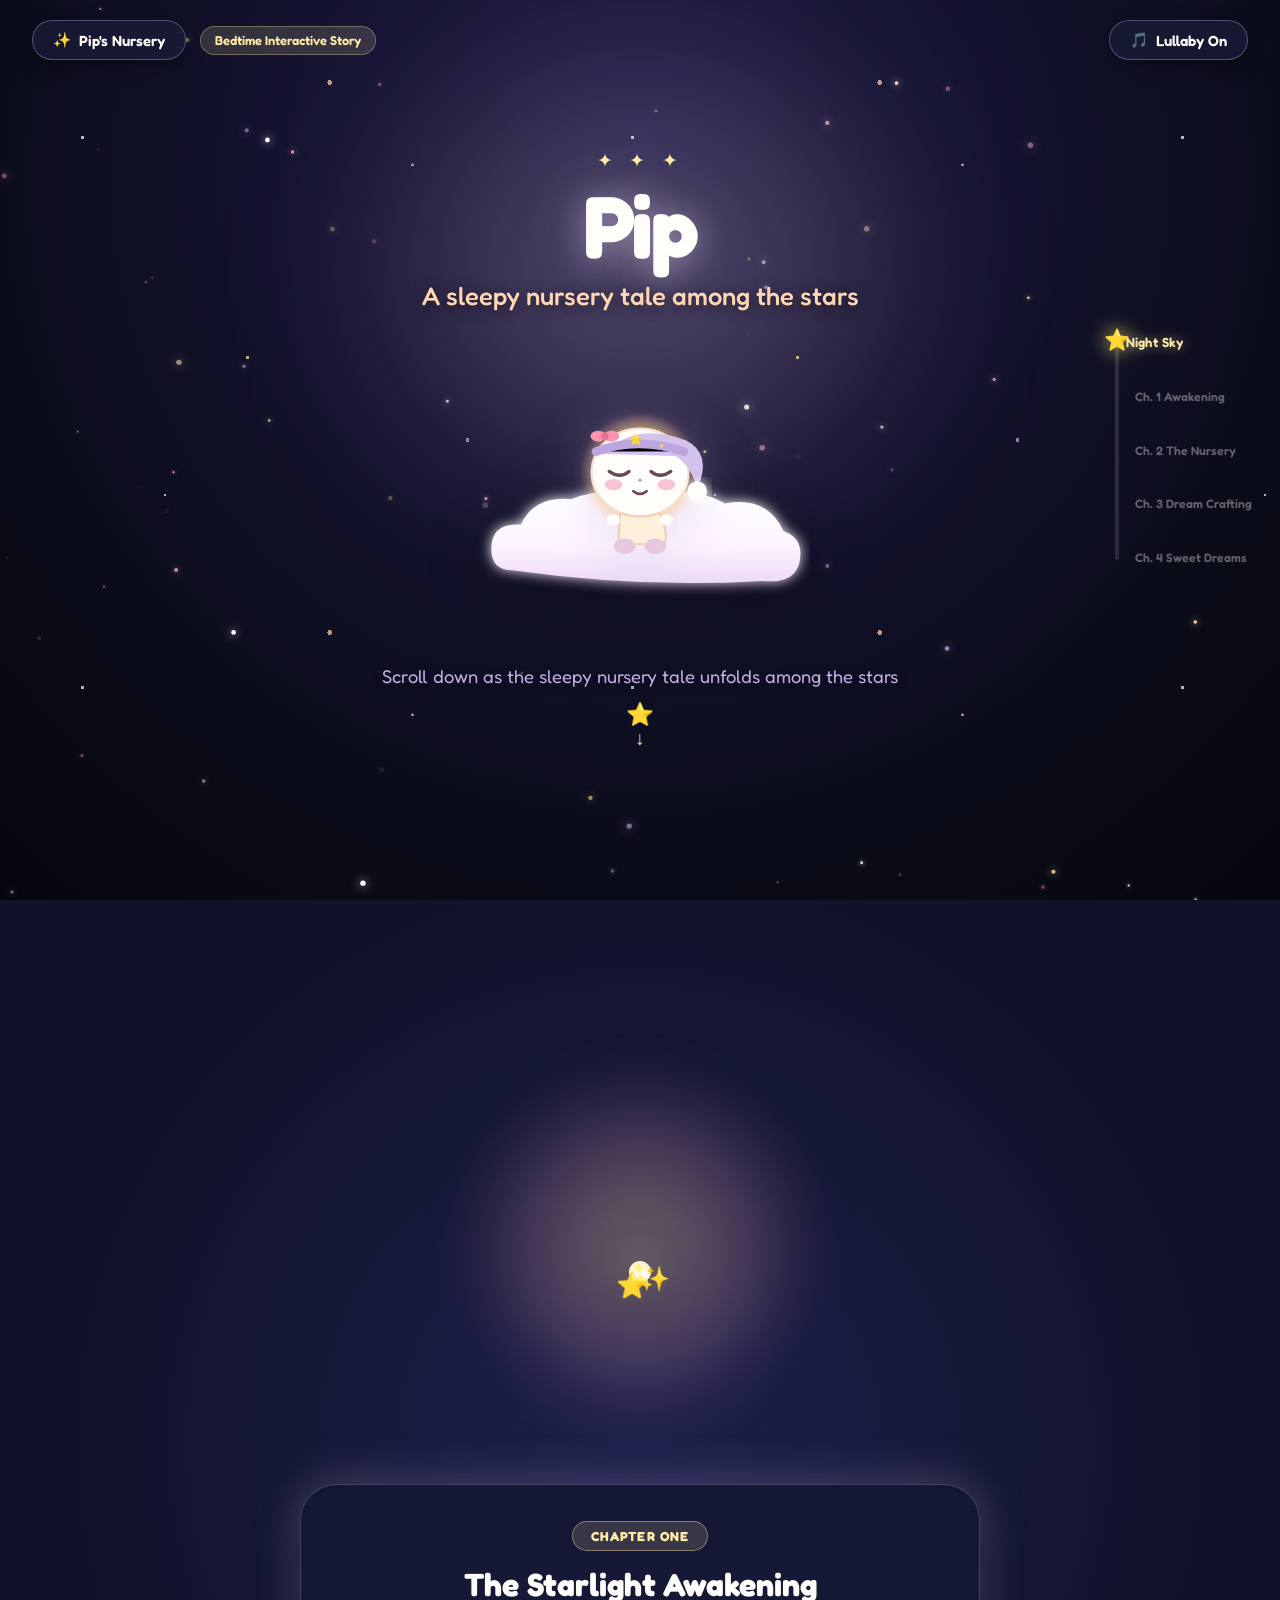
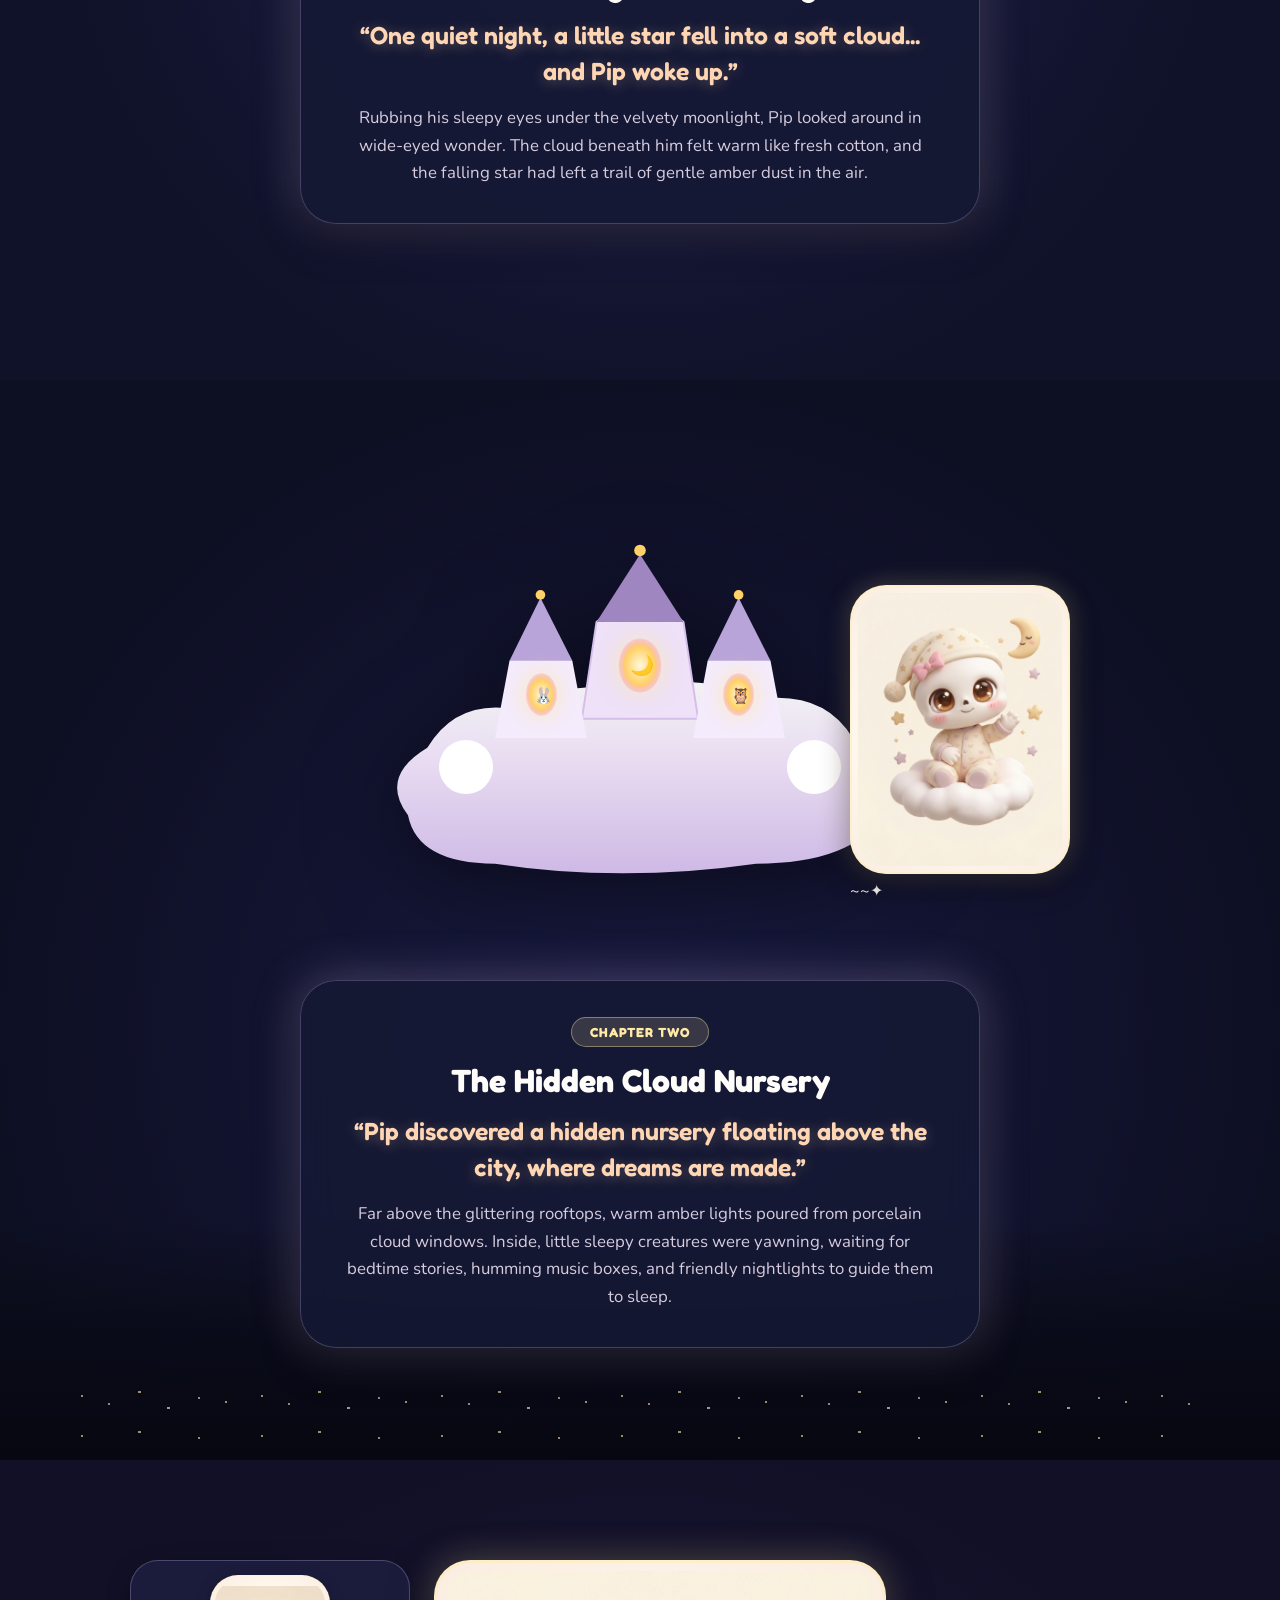
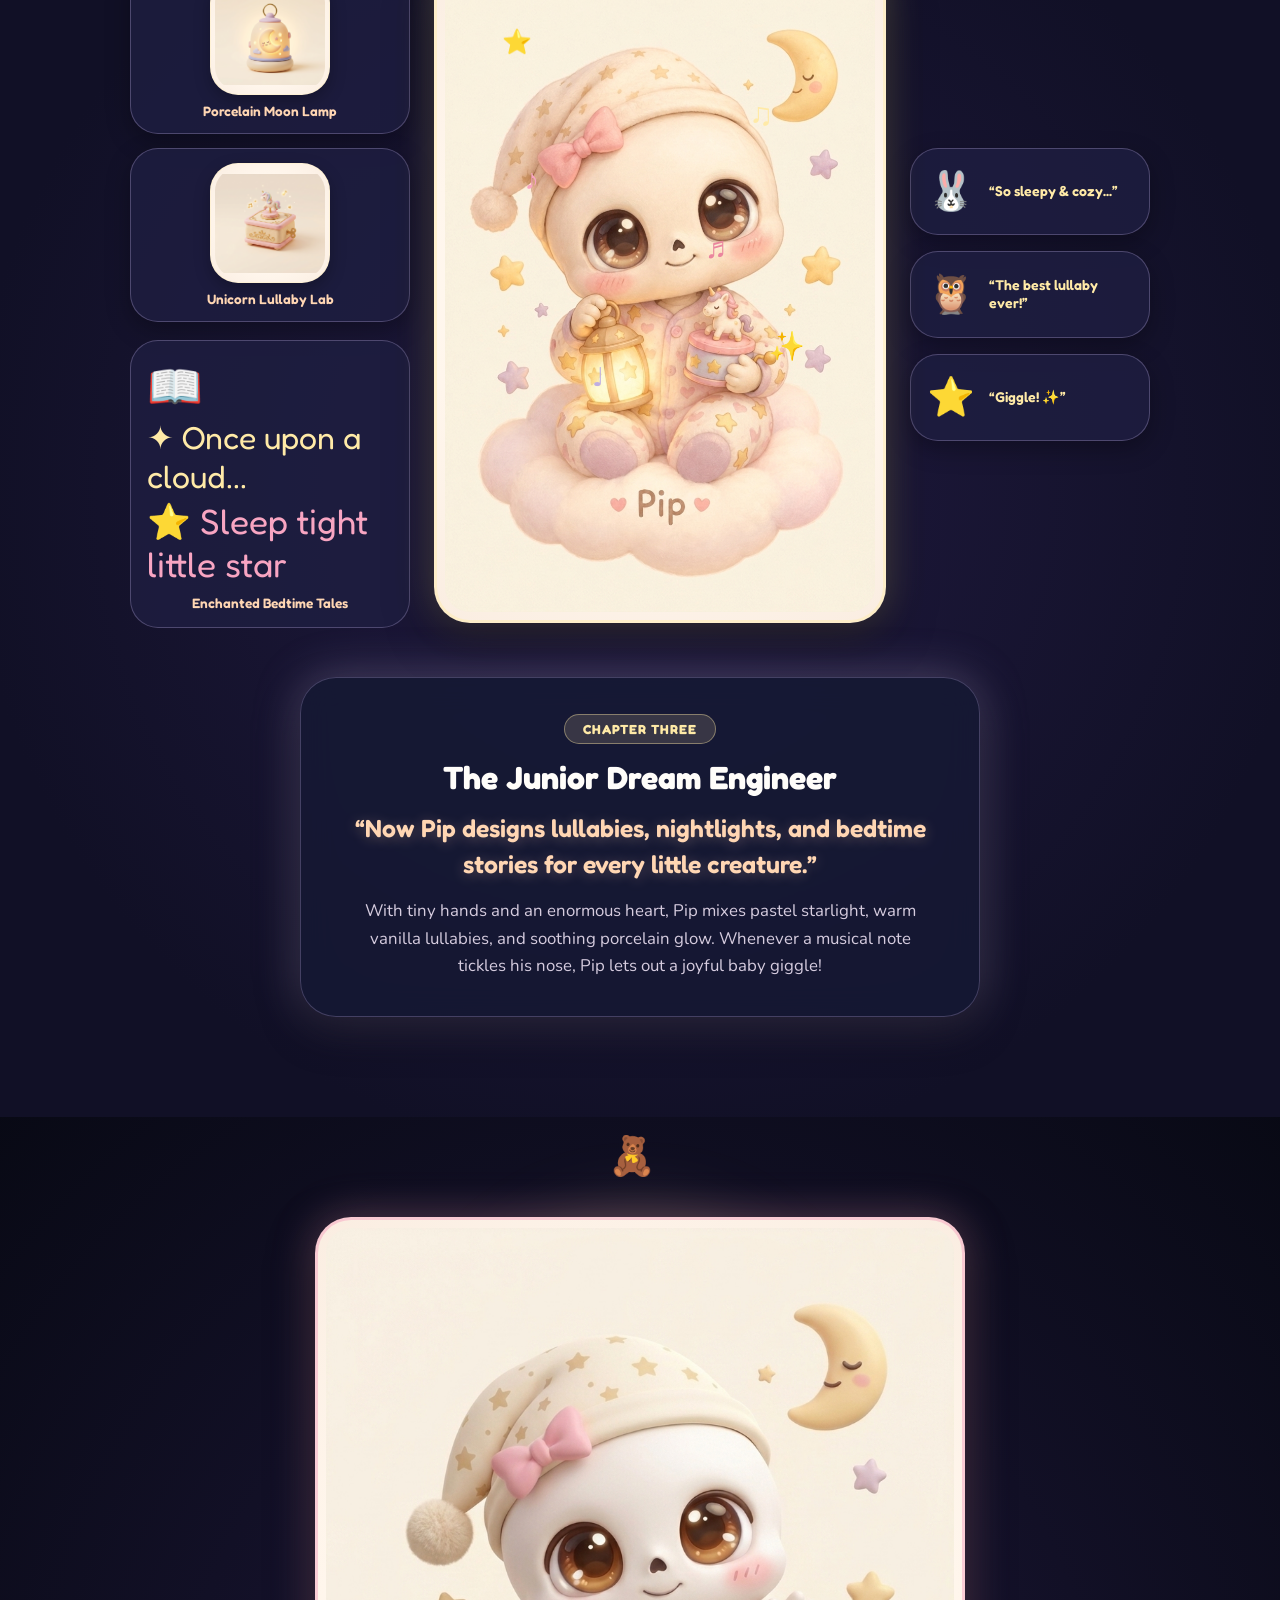
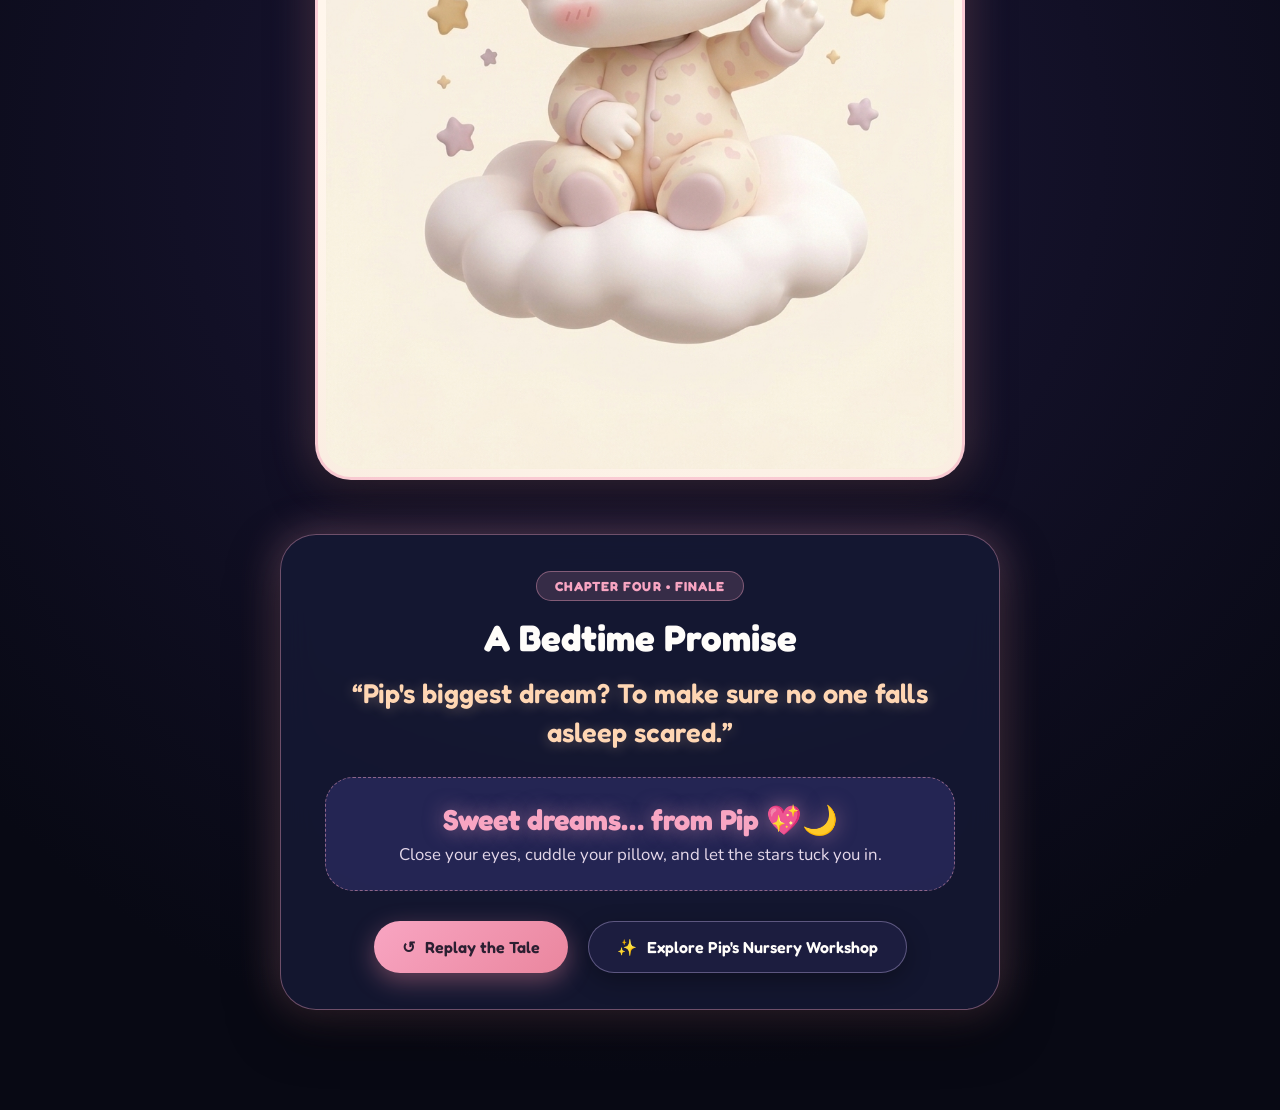
==== commit 44bfd439: "Fix Pip's eyes: replace hollow skull sockets with cute, glossy baby eyes across portrait and avatar" ====
--- a/story.html
+++ b/story.html
@@ -211,7 +211,7 @@
           <div class="pip-character pip-sitting-up" id="pip-ch1-char">
             <div class="pip-story-tracker-wrap">
               <img 
-                src="assets/pip_avatar_cloud.png" 
+                src="assets/pip_avatar_cloud.png?v=5" 
                 alt="Pip the glowing skull baby sitting up on a cloud, opening his wide curious eyes in wonder" 
                 class="story-pip-img"
                 width="340"
@@ -321,7 +321,7 @@
           <div class="pip-ch2-halo"></div>
           <div class="pip-story-tracker-wrap">
             <img 
-              src="assets/pip_avatar_cloud.png" 
+              src="assets/pip_avatar_cloud.png?v=5" 
               alt="Pip floating smoothly toward the magical nursery castle in the sky" 
               class="pip-approach-img"
               width="280"
@@ -406,7 +406,7 @@
             <div class="pip-crafting-character" id="pip-ch3-craft">
               <div class="pip-story-tracker-wrap">
                 <img 
-                  src="assets/pip_portrait.png" 
+                  src="assets/pip_portrait.png?v=5" 
                   alt="Pip holding the nightlight lantern and lullaby box, crafting bedtime dreams with magic" 
                   class="pip-master-craftsman"
                   width="340"
@@ -483,7 +483,7 @@
           <div class="pip-guardian-cloud">
             <div class="pip-story-tracker-wrap">
               <img 
-                src="assets/pip_avatar_cloud.png" 
+                src="assets/pip_avatar_cloud.png?v=5" 
                 alt="Pip floating peacefully over the sleeping city, waving gently with love and sweet dreams" 
                 class="pip-guardian-img"
                 width="360"
